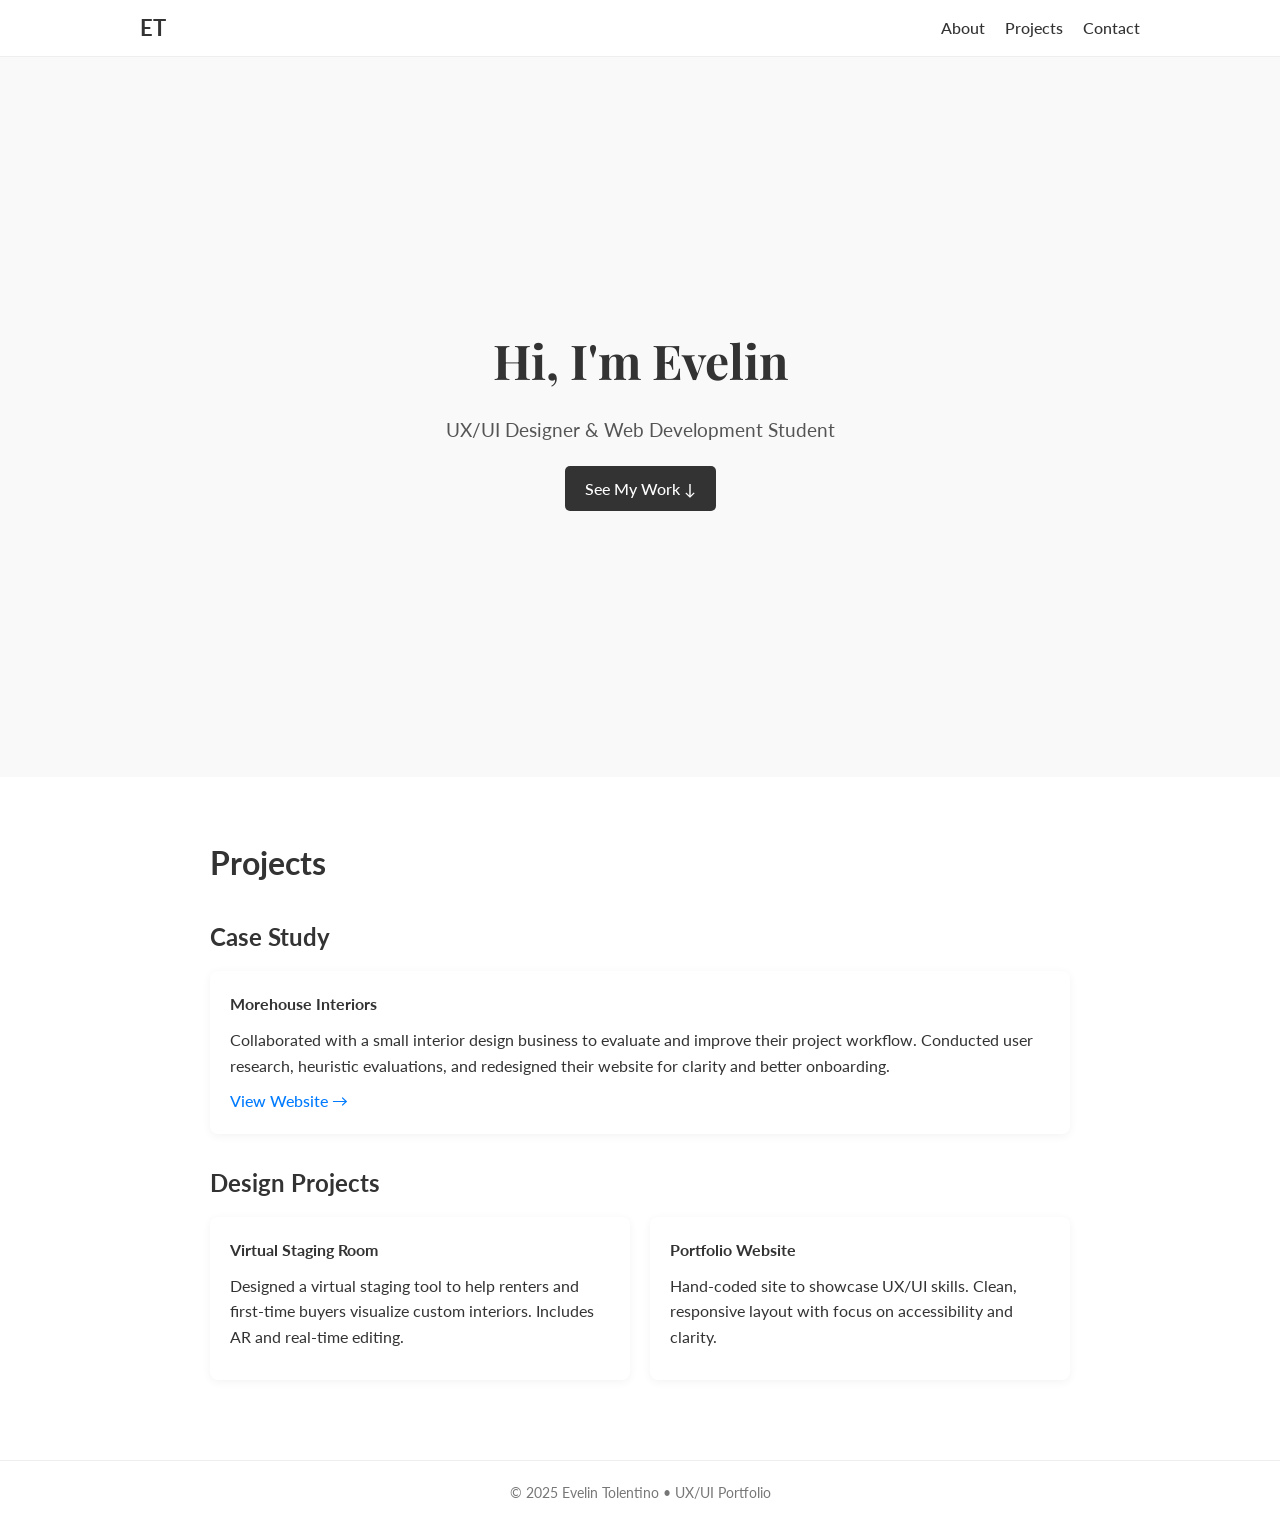
==== index.html @ 0b64c05f "final" ====
<!DOCTYPE html>
<html lang="en">
<head>
  <meta charset="UTF-8" />
  <meta name="viewport" content="width=device-width, initial-scale=1.0" />
  <title>Evelin Tolentino | UX/UI Portfolio</title>
  <!-- Use only Lato and Playfair Display from Google Fonts -->
  <link rel="preconnect" href="https://fonts.googleapis.com">
  <link rel="preconnect" href="https://fonts.gstatic.com" crossorigin>
  <link href="https://fonts.googleapis.com/css2?family=Lato:ital,wght@0,100;0,300;0,400;0,700;0,900;1,100;1,300;1,400;1,700;1,900&family=Playfair+Display:ital,wght@0,400..900;1,400..900&display=swap" rel="stylesheet">
  <link rel="stylesheet" href="style.css" />
</head>
<body>

  <!-- NAVIGATION BAR -->
  <nav class="navbar">
    <div class="nav-container">
      <div class="logo"><a href="#" onclick="showSection('home')">ET</a></div>
      <ul class="nav-links">
        <li><a href="#" onclick="showSection('about')">About</a></li>
        <li><a href="#" onclick="showSection('projects')">Projects</a></li>
        <li><a href="#" onclick="showSection('contact')">Contact</a></li>
      </ul>
    </div>
  </nav>

  <!-- HOME SECTION (Default) -->
  <div id="home" class="tab-section">
    <header class="hero">
      <!-- Make h1 text larger and use the new font in CSS -->
      <h1>Hi, I'm Evelin</h1>
      <p>UX/UI Designer & Web Development Student</p>
      <a href="#" onclick="showSection('projects')" class="cta-button">See My Work ↓</a>
    </header>
    <section class="projects">
      <h2>Projects</h2>

      <h3>Case Study</h3>
      <div class="project-card">
        <h4>Morehouse Interiors</h4>
        <p>Collaborated with a small interior design business to evaluate and improve their project workflow. Conducted user research, heuristic evaluations, and redesigned their website for clarity and better onboarding.</p>
        <a href="https://www.morehousecraftedinteriors.com/" target="_blank">View Website →</a>
      </div>

      <h3>Design Projects</h3>
      <div class="project-grid">
        <div class="project-card">
          <h4>Virtual Staging Room</h4>
          <p>Designed a virtual staging tool to help renters and first-time buyers visualize custom interiors. Includes AR and real-time editing.</p>
        </div>
        <div class="project-card">
          <h4>Portfolio Website</h4>
          <p>Hand-coded site to showcase UX/UI skills. Clean, responsive layout with focus on accessibility and clarity.</p>
        </div>
      </div>
    </section>
  </div>

  <!-- ABOUT SECTION -->
  <div id="about" class="tab-section hidden">
    <section class="about">
      <h2>About Me</h2>
        <p>Hi! I’m Evelin Tolentino — a UX/UI designer with a background in architectural drafting and a growing passion for blending psychology, design, and technology. I’m currently studying <strong>Human Systems Engineering</strong> at ASU and enrolled in a UX/UI bootcamp, graduating in 2026.</p>

        <p>I love solving complex challenges and designing experiences that feel intuitive, helpful, and human. Whether it’s building out an interactive portfolio, researching how users interact with a website, or streamlining workflows for a design business — I’m always asking: “How can we make this smarter, smoother, and more meaningful?”</p>

        <p>My previous experience in architecture helps me see structure and flow in systems. Now, I’m focused on creating tools and experiences that empower users, especially in education, interior design, and accessibility-focused projects.</p>

        <h3>Skills</h3>
        <ul>
          <li>User Research & Interviewing</li>
          <li>Wireframing & Prototyping (Figma)</li>
          <li>Heuristic Evaluation & Usability Testing</li>
          <li>Human-Centered Design Thinking</li>
          <li>HTML & CSS (learning JavaScript)</li>
          <li>CAD for Residential Interiors</li>
          <li>Workflow Optimization for Small Businesses</li>
        </ul>

        <section class="design-process">
          <h3>My UX Design Process</h3>
          <ol>
            <li><strong>Empathize</strong> – Conduct user research, interviews, and observations</li>
            <li><strong>Define</strong> – Analyze insights to identify user needs and problems</li>
            <li><strong>Ideate</strong> – Sketch, brainstorm, and explore design possibilities</li>
            <li><strong>Prototype</strong> – Build wireframes and interactive mockups</li>
            <li><strong>Test</strong> – Conduct usability testing and iterate based on feedback</li>
          </ol>
        </section>
  </div>

  <!-- CONTACT SECTION -->
  <div id="contact" class="tab-section hidden">
    <section class="contact">
      <h2>Contact</h2>
      <p>I’m open to internships, freelance work, or creative collaborations!</p>
      <p>If you're working on something meaningful — let's talk.</p>
      <p>Email: <a href="mailto:evelin@example.com">evelin@example.com</a></p>
      <p>LinkedIn: <a href="#">linkedin.com/in/evelintolentino</a></p>
    </section>
  </div>

  <!-- FOOTER -->
  <footer class="footer">
    <p>© 2025 Evelin Tolentino • UX/UI Portfolio</p>
  </footer>

  <!-- JS TO SWITCH SECTIONS -->
  <script>
    function showSection(id) {
      const sections = document.querySelectorAll('.tab-section');
      sections.forEach(section => section.classList.add('hidden'));
      document.getElementById(id).classList.remove('hidden');
    }
  </script>

</body>
</html>
---- style.css ----
/* RESET AND BASE */
* {
  margin: 0;
  padding: 0;
  box-sizing: border-box;
}

html {
  scroll-behavior: smooth;
  font-family: Arial, sans-serif;
}

body {
  background-color: #fff;
  color: #333;
  line-height: 1.6;
  /* Use Lato as the main font for the website */
  font-family: 'Lato', Arial, sans-serif;
}

/* NAVIGATION BAR */
.navbar {
  position: sticky;
  top: 0;
  background-color: #fff;
  border-bottom: 1px solid #eee;
  padding: 10px 20px;
  z-index: 1000;
}

.nav-container {
  max-width: 1000px;
  margin: 0 auto;
  display: flex;
  justify-content: space-between;
  align-items: center;
}

.logo a {
  text-decoration: none;
  font-size: 1.4em;
  font-weight: bold;
  color: #333;
}

.nav-links {
  list-style: none;
  display: flex;
  gap: 20px;
}

.nav-links a {
  text-decoration: none;
  color: #333;
  font-weight: 500;
}

/* HERO SECTION */
.hero {
  text-align: center;
  padding: 100px 20px;
  background-color: #f9f9f9;
  /* This makes the hero section at least 80% of the screen height */
  min-height: 80vh; /* Hero section covers 80% of the screen height */
  display: flex;
  flex-direction: column;
  justify-content: center; /* Center content vertically */
  align-items: center;     /* Center content horizontally */
}

.hero h1 {
  font-size: 3rem; /* Large heading */
  font-family: 'Playfair Display', serif; /* Stylish font for the hero title */
  margin-bottom: 16px;
  /* You can adjust the size if you want it even bigger */
}

.hero p {
  font-size: 1.2em;
  color: #555;
}

.cta-button {
  display: inline-block;
  margin-top: 20px;
  padding: 10px 20px;
  background-color: #333;
  color: white;
  border-radius: 5px;
  text-decoration: none;
  font-weight: 500;
  transition: background-color 0.3s;
}

.cta-button:hover {
  background-color: #555;
}

/* SECTION LAYOUT */
section {
  padding: 60px 20px;
  max-width: 900px;
  margin: auto;
}

section h2 {
  font-size: 2em;
  margin-bottom: 20px;
}

section h3 {
  font-size: 1.5em;
  margin-top: 30px;
  margin-bottom: 15px;
}

/* PROJECTS */
.project-card {
  background: #fff;
  border-radius: 8px;
  padding: 20px;
  margin-bottom: 20px;
  box-shadow: 0 2px 10px rgba(0, 0, 0, 0.05);
}

.project-card h4 {
  margin-bottom: 10px;
}

.project-card p {
  margin-bottom: 10px;
}

.project-card a {
  text-decoration: none;
  color: #007BFF;
  font-weight: 500;
}

/* PROJECT GRID */
.project-grid {
  display: grid;
  gap: 20px;
}

@media (min-width: 768px) {
  .project-grid {
    grid-template-columns: repeat(2, 1fr);
  }
}

/* ABOUT SECTION */
.about ul {
  list-style: disc;
  padding-left: 20px;
  margin-top: 10px;
}

.about li {
  margin-bottom: 8px;
}

/* CONTACT SECTION */
.contact a {
  color: #007BFF;
  text-decoration: none;
}

.contact a:hover {
  text-decoration: underline;
}

/* FOOTER */
.footer {
  text-align: center;
  padding: 20px;
  font-size: 0.9em;
  color: #777;
  border-top: 1px solid #eee;
}

/* TAB SWITCHING (for JS to show/hide sections) */
.tab-section {
  display: block;
}

.hidden {
  display: none;
}
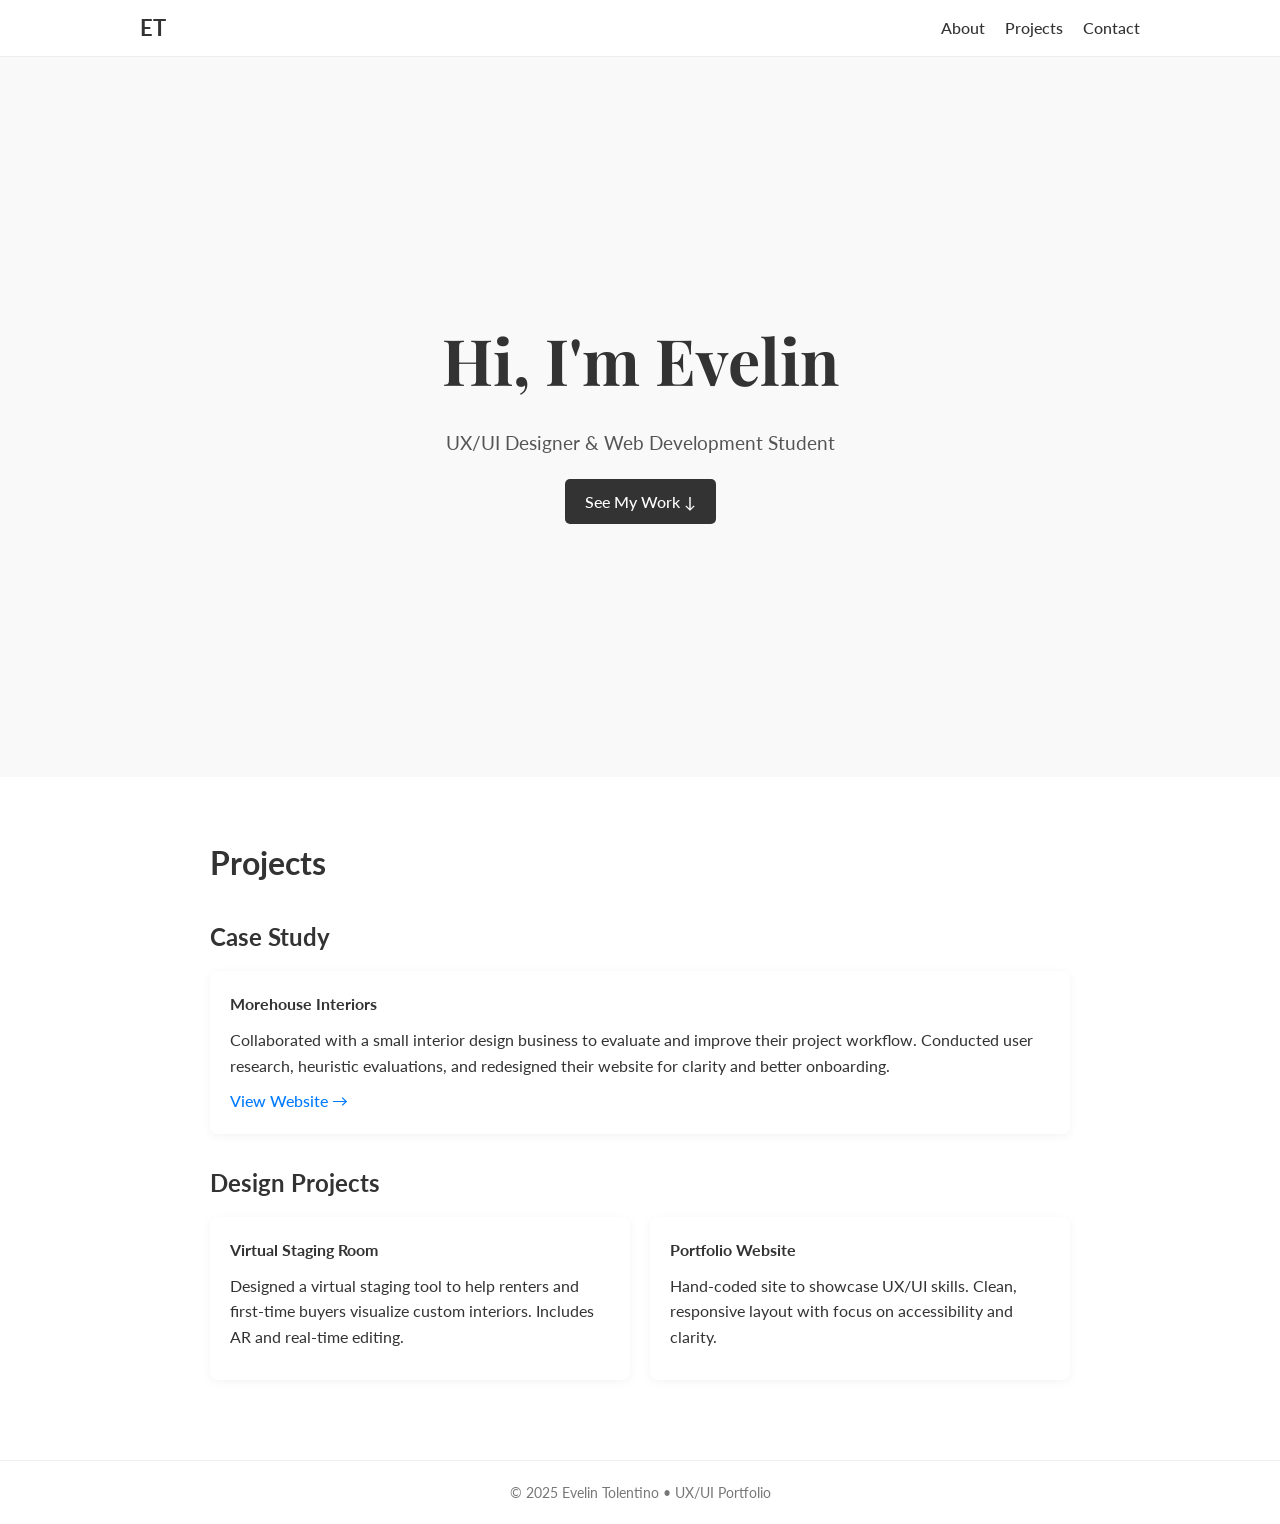
==== commit 8f0c253b: "Implement code changes to enhance functionality and improve performance" ====
--- a/index.html
+++ b/index.html
@@ -4,10 +4,10 @@
   <meta charset="UTF-8" />
   <meta name="viewport" content="width=device-width, initial-scale=1.0" />
   <title>Evelin Tolentino | UX/UI Portfolio</title>
-  <!-- Use only Lato and Playfair Display from Google Fonts -->
+  <!-- Use Cormorant Garamond, Lato, Playfair Display, and Roboto from Google Fonts (final choice) -->
   <link rel="preconnect" href="https://fonts.googleapis.com">
   <link rel="preconnect" href="https://fonts.gstatic.com" crossorigin>
-  <link href="https://fonts.googleapis.com/css2?family=Lato:ital,wght@0,100;0,300;0,400;0,700;0,900;1,100;1,300;1,400;1,700;1,900&family=Playfair+Display:ital,wght@0,400..900;1,400..900&display=swap" rel="stylesheet">
+  <link href="https://fonts.googleapis.com/css2?family=Cormorant+Garamond:ital,wght@0,300..700;1,300..700&family=Lato:ital,wght@0,100;0,300;0,400;0,700;0,900;1,100;1,300;1,400;1,700;1,900&family=Playfair+Display:ital,wght@0,400..900;1,400..900&family=Roboto:ital,wght@0,100..900;1,100..900&display=swap" rel="stylesheet">
   <link rel="stylesheet" href="style.css" />
 </head>
 <body>
@@ -59,34 +59,41 @@
   <!-- ABOUT SECTION -->
   <div id="about" class="tab-section hidden">
     <section class="about">
-      <h2>About Me</h2>
-        <p>Hi! I’m Evelin Tolentino — a UX/UI designer with a background in architectural drafting and a growing passion for blending psychology, design, and technology. I’m currently studying <strong>Human Systems Engineering</strong> at ASU and enrolled in a UX/UI bootcamp, graduating in 2026.</p>
-
-        <p>I love solving complex challenges and designing experiences that feel intuitive, helpful, and human. Whether it’s building out an interactive portfolio, researching how users interact with a website, or streamlining workflows for a design business — I’m always asking: “How can we make this smarter, smoother, and more meaningful?”</p>
-
-        <p>My previous experience in architecture helps me see structure and flow in systems. Now, I’m focused on creating tools and experiences that empower users, especially in education, interior design, and accessibility-focused projects.</p>
-
-        <h3>Skills</h3>
-        <ul>
-          <li>User Research & Interviewing</li>
-          <li>Wireframing & Prototyping (Figma)</li>
-          <li>Heuristic Evaluation & Usability Testing</li>
-          <li>Human-Centered Design Thinking</li>
-          <li>HTML & CSS (learning JavaScript)</li>
-          <li>CAD for Residential Interiors</li>
-          <li>Workflow Optimization for Small Businesses</li>
-        </ul>
-
-        <section class="design-process">
-          <h3>My UX Design Process</h3>
-          <ol>
-            <li><strong>Empathize</strong> – Conduct user research, interviews, and observations</li>
-            <li><strong>Define</strong> – Analyze insights to identify user needs and problems</li>
-            <li><strong>Ideate</strong> – Sketch, brainstorm, and explore design possibilities</li>
-            <li><strong>Prototype</strong> – Build wireframes and interactive mockups</li>
-            <li><strong>Test</strong> – Conduct usability testing and iterate based on feedback</li>
-          </ol>
-        </section>
+      <div class="about-container">
+        <!-- Left side: Profile image -->
+        <div class="about-image">
+          <!-- Show your photo from the img folder -->
+          <img src="img/me.jpeg" alt="Photo of Evelin Tolentino" />
+        </div>
+        <!-- Right side: About text -->
+        <div class="about-text">
+          <h2>About Me</h2>
+          <p>Hi! I’m Evelin Tolentino — a UX/UI designer with a background in architectural drafting and a growing passion for blending psychology, design, and technology. I’m currently studying <strong>Human Systems Engineering</strong> at ASU and enrolled in a UX/UI bootcamp, graduating in 2026.</p>
+          <p>I love solving complex challenges and designing experiences that feel intuitive, helpful, and human. Whether it’s building out an interactive portfolio, researching how users interact with a website, or streamlining workflows for a design business — I’m always asking: “How can we make this smarter, smoother, and more meaningful?”</p>
+          <p>My previous experience in architecture helps me see structure and flow in systems. Now, I’m focused on creating tools and experiences that empower users, especially in education, interior design, and accessibility-focused projects.</p>
+          <h3>Skills</h3>
+          <ul>
+            <li>User Research & Interviewing</li>
+            <li>Wireframing & Prototyping (Figma)</li>
+            <li>Heuristic Evaluation & Usability Testing</li>
+            <li>Human-Centered Design Thinking</li>
+            <li>HTML & CSS (learning JavaScript)</li>
+            <li>CAD for Residential Interiors</li>
+            <li>Workflow Optimization for Small Businesses</li>
+          </ul>
+          <section class="design-process">
+            <h3>My UX Design Process</h3>
+            <ol>
+              <li><strong>Empathize</strong> – Conduct user research, interviews, and observations</li>
+              <li><strong>Define</strong> – Analyze insights to identify user needs and problems</li>
+              <li><strong>Ideate</strong> – Sketch, brainstorm, and explore design possibilities</li>
+              <li><strong>Prototype</strong> – Build wireframes and interactive mockups</li>
+              <li><strong>Test</strong> – Conduct usability testing and iterate based on feedback</li>
+            </ol>
+          </section>
+        </div>
+      </div>
+    </section>
   </div>
 
   <!-- CONTACT SECTION -->
--- a/style.css
+++ b/style.css
@@ -68,9 +68,10 @@
   align-items: center;     /* Center content horizontally */
 }
 
+/* Make the main heading (h1) very large and use Playfair Display */
 .hero h1 {
-  font-size: 3rem; /* Large heading */
-  font-family: 'Playfair Display', serif; /* Stylish font for the hero title */
+  font-size: 4rem; /* Very large heading for strong impact */
+  font-family: 'Playfair Display', serif; /* Use Playfair Display for the hero title */
   margin-bottom: 16px;
   /* You can adjust the size if you want it even bigger */
 }
@@ -160,6 +161,42 @@
   margin-bottom: 8px;
 }
 
+/* About section layout: image left, text right */
+.about-container {
+  display: flex; /* Place items side by side */
+  align-items: flex-start; /* Align items at the top */
+  gap: 30px; /* Space between image and text */
+}
+
+/* Style for the profile image */
+.about-image img {
+  width: 300px; /* Set a good size for the image */
+  height: auto;
+  border-radius: 10px; /* Rounded corners */
+  object-fit: cover;
+  /* Add a simple border for style */
+  border: 2px solid #eee;
+}
+
+/* Make sure the text takes up the rest of the space */
+.about-text {
+  flex: 1;
+}
+
+/* On small screens, stack image and text vertically */
+@media (max-width: 700px) {
+  .about-container {
+    flex-direction: column;
+    align-items: center;
+  }
+  .about-image {
+    margin-bottom: 20px;
+  }
+  .about-text {
+    width: 100%;
+  }
+}
+
 /* CONTACT SECTION */
 .contact a {
   color: #007BFF;
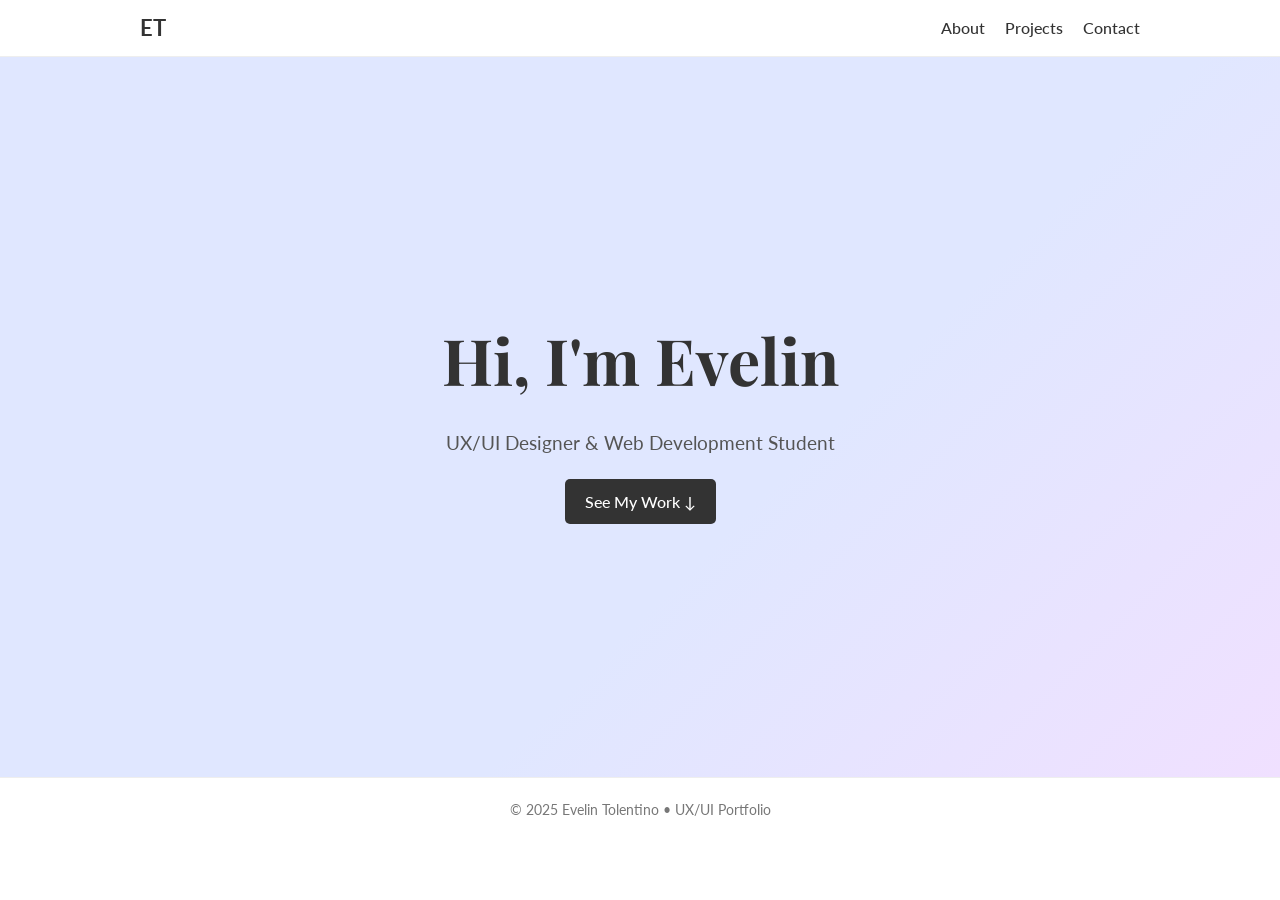
==== commit 9a3e8bb8: "FINAL" ====
--- a/index.html
+++ b/index.html
@@ -32,26 +32,29 @@
       <p>UX/UI Designer & Web Development Student</p>
       <a href="#" onclick="showSection('projects')" class="cta-button">See My Work ↓</a>
     </header>
+    
+  </div>
+
+  <!-- PROJECTS SECTION -->
+  <div id="projects" class="tab-section hidden">
     <section class="projects">
       <h2>Projects</h2>
-
+      <!-- Case Study Project -->
       <h3>Case Study</h3>
       <div class="project-card">
         <h4>Morehouse Interiors</h4>
         <p>Collaborated with a small interior design business to evaluate and improve their project workflow. Conducted user research, heuristic evaluations, and redesigned their website for clarity and better onboarding.</p>
         <a href="https://www.morehousecraftedinteriors.com/" target="_blank">View Website →</a>
       </div>
-
+      <!-- Design Projects -->
       <h3>Design Projects</h3>
-      <div class="project-grid">
-        <div class="project-card">
-          <h4>Virtual Staging Room</h4>
-          <p>Designed a virtual staging tool to help renters and first-time buyers visualize custom interiors. Includes AR and real-time editing.</p>
-        </div>
-        <div class="project-card">
-          <h4>Portfolio Website</h4>
-          <p>Hand-coded site to showcase UX/UI skills. Clean, responsive layout with focus on accessibility and clarity.</p>
-        </div>
+      <div class="project-card">
+        <h4>Virtual Staging Room</h4>
+        <p>Designed a virtual staging tool to help renters and first-time buyers visualize custom interiors. Includes AR and real-time editing.</p>
+      </div>
+      <div class="project-card">
+        <h4>Portfolio Website</h4>
+        <p>Hand-coded site to showcase UX/UI skills. Clean, responsive layout with focus on accessibility and clarity.</p>
       </div>
     </section>
   </div>
--- a/style.css
+++ b/style.css
@@ -59,7 +59,8 @@
 .hero {
   text-align: center;
   padding: 100px 20px;
-  background-color: #f9f9f9;
+  /* Add a simple gradient background for the hero section */
+  background: linear-gradient(135deg, #e0e7ff 60%, #f0e0ff 100%);
   /* This makes the hero section at least 80% of the screen height */
   min-height: 80vh; /* Hero section covers 80% of the screen height */
   display: flex;
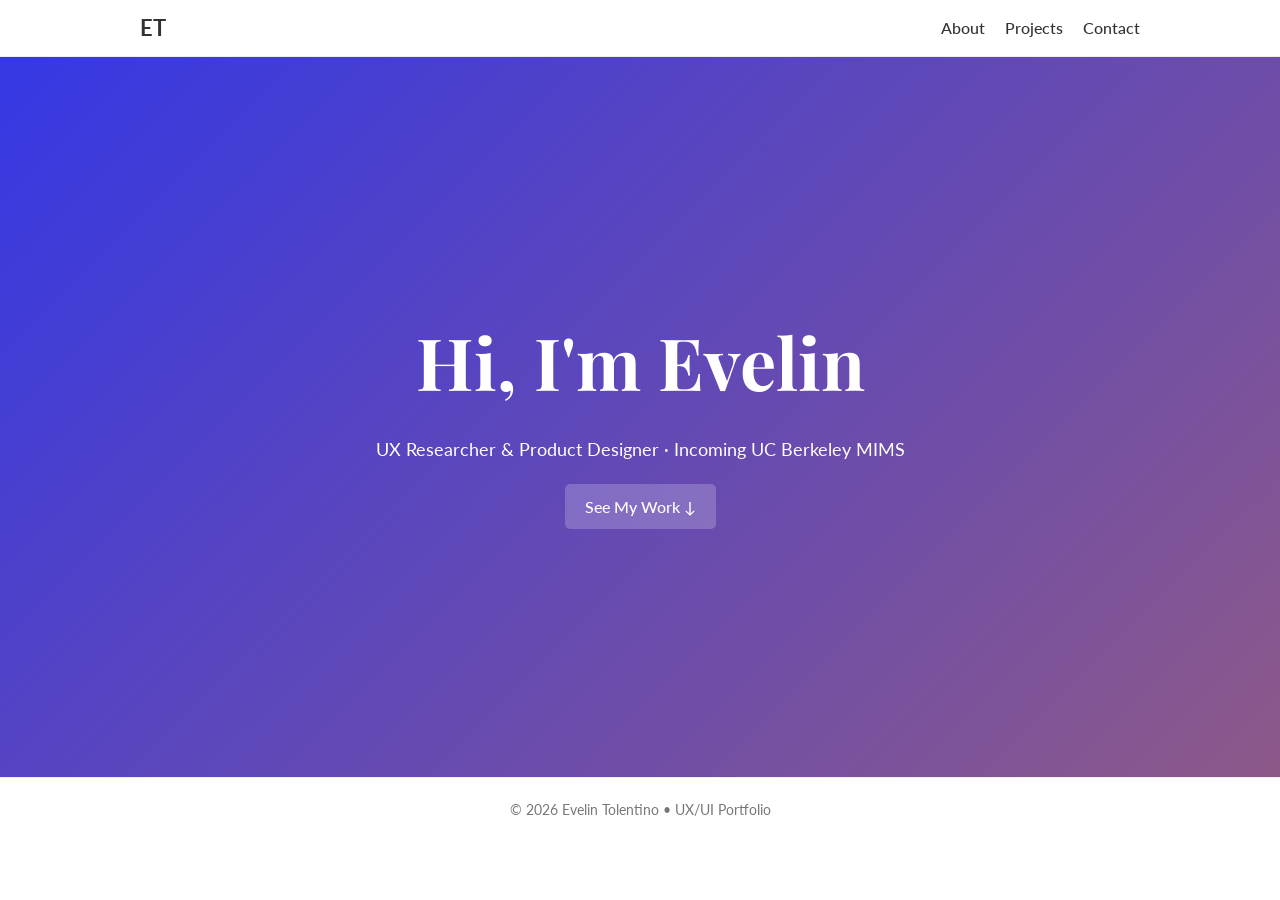
==== commit d4b6b4f9: ""Update portfolio content and fix contact info"" ====
--- a/index.html
+++ b/index.html
@@ -29,7 +29,7 @@
     <header class="hero">
       <!-- Make h1 text larger and use the new font in CSS -->
       <h1>Hi, I'm Evelin</h1>
-      <p>UX/UI Designer & Web Development Student</p>
+      <p>UX Researcher & Product Designer · Incoming UC Berkeley MIMS</p>
       <a href="#" onclick="showSection('projects')" class="cta-button">See My Work ↓</a>
     </header>
     
@@ -45,6 +45,15 @@
         <h4>Morehouse Interiors</h4>
         <p>Collaborated with a small interior design business to evaluate and improve their project workflow. Conducted user research, heuristic evaluations, and redesigned their website for clarity and better onboarding.</p>
         <a href="https://www.morehousecraftedinteriors.com/" target="_blank">View Website →</a>
+      </div>
+      <div class="project-card">
+        <h4>Listo — AI-Assisted Legal Readiness for Undocumented Immigrants</h4>
+        <p>Primary researcher on an active mixed-methods study examining information access barriers for undocumented immigrants. Designed a three-function mobile app including an AI plain-language legal interface, community-vetted resource hub, and emergency preparedness system. Research conducted in Spanish with community-based participants.</p>
+        <a href="https://www.figma.com/proto/4ruVyMsIaysLgCB8qEz4rm/HSE-FINAL?node-id=8203-105&t=GOJq0pIKkNAvE30g-0&scaling=scale-down&content-scaling=fixed&page-id=5999%3A10563&starting-point-node-id=8203%3A105&device-frame=0" target="_blank">View Prototype →</a>
+      </div>
+      <div class="project-card">
+        <h4>SHEIN Circular Ecosystem Redesign</h4>
+        <p>Research-backed redesign of SHEIN's fast-fashion model into a circular economy system. Grounded in primary quantitative research (N=95, r=−0.230, p=.025) proving compulsive buying decreases wellbeing. Applied Fogg Behavior Model and behavioral economics to design Digital Product Passports, gamified sustainability milestones, and a ReCommerce trade-in hub.</p>
       </div>
       <!-- Design Projects -->
       <h3>Design Projects</h3>
@@ -71,18 +80,24 @@
         <!-- Right side: About text -->
         <div class="about-text">
           <h2>About Me</h2>
-          <p>Hi! I’m Evelin Tolentino — a UX/UI designer with a background in architectural drafting and a growing passion for blending psychology, design, and technology. I’m currently studying <strong>Human Systems Engineering</strong> at ASU and enrolled in a UX/UI bootcamp, graduating in 2026.</p>
-          <p>I love solving complex challenges and designing experiences that feel intuitive, helpful, and human. Whether it’s building out an interactive portfolio, researching how users interact with a website, or streamlining workflows for a design business — I’m always asking: “How can we make this smarter, smoother, and more meaningful?”</p>
-          <p>My previous experience in architecture helps me see structure and flow in systems. Now, I’m focused on creating tools and experiences that empower users, especially in education, interior design, and accessibility-focused projects.</p>
+          <p>Hi! I'm Evelin Tolentino, an incoming MIMS student at UC Berkeley and Human Systems Engineering graduate from Arizona State University (Magna Cum Laude, 3.6 GPA). I design at the intersection of research, systems thinking, and human experience, specializing in UX research, human-centered design, and mixed-methods research for complex systems and underserved populations.</p>
+          <p>My current work centers on Listo, an AI-assisted legal readiness tool for undocumented immigrants, rooted in primary research conducted in Spanish with community-based participants, combining mixed-methods study design and prototype testing. My previous projects apply behavioral economics to circular design systems, real client UX audits, and functional AI products.</p>
+          <p>I spent 4+ years as a professional CAD designer and project coordinator in residential architecture, producing construction-ready documentation for luxury residential interiors across concurrent high-stakes projects. That precision is in everything I build.</p>
+          <p>Architecture taught me that every structure has a logic. UX taught me that every user has a story. I build at the place where both are true.</p>
           <h3>Skills</h3>
           <ul>
-            <li>User Research & Interviewing</li>
-            <li>Wireframing & Prototyping (Figma)</li>
-            <li>Heuristic Evaluation & Usability Testing</li>
-            <li>Human-Centered Design Thinking</li>
-            <li>HTML & CSS (learning JavaScript)</li>
-            <li>CAD for Residential Interiors</li>
-            <li>Workflow Optimization for Small Businesses</li>
+            <li>Mixed-Methods Research Design (Surveys, Interviews, Usability Testing)</li>
+            <li>UX Research & Human-Centered Design</li>
+            <li>Wireframing & Prototyping (Figma, Adobe XD)</li>
+            <li>Visual Design (Adobe Illustrator, Photoshop, InDesign)</li>
+            <li>Heuristic Evaluation & Cognitive Walkthrough</li>
+            <li>Behavioral Economics & Cognitive Load Theory</li>
+            <li>Information Architecture & Journey Mapping</li>
+            <li>UX Writing & Content Strategy</li>
+            <li>HTML, CSS & JavaScript</li>
+            <li>CAD & Architectural Documentation (AutoCAD, Revit, Rhino, Grasshopper)</li>
+            <li>Data Analysis (SPSS, Excel, Descriptive Statistics)</li>
+            <li>Bilingual English and Spanish</li>
           </ul>
           <section class="design-process">
             <h3>My UX Design Process</h3>
@@ -105,14 +120,14 @@
       <h2>Contact</h2>
       <p>I’m open to internships, freelance work, or creative collaborations!</p>
       <p>If you're working on something meaningful — let's talk.</p>
-      <p>Email: <a href="mailto:evelin@example.com">evelin@example.com</a></p>
-      <p>LinkedIn: <a href="#">linkedin.com/in/evelintolentino</a></p>
+      <p>Email: <a href="mailto:etolentino@berkeley.edu">etolentino@berkeley.edu</a></p>
+      <p>LinkedIn: <a href="https://linkedin.com/in/evelin-tolentino-3aa1a51a6" target="_blank">linkedin.com/in/evelintolentino</a></p>
     </section>
   </div>
 
   <!-- FOOTER -->
   <footer class="footer">
-    <p>© 2025 Evelin Tolentino • UX/UI Portfolio</p>
+    <p>© 2026 Evelin Tolentino • UX/UI Portfolio</p>
   </footer>
 
   <!-- JS TO SWITCH SECTIONS -->
--- a/style.css
+++ b/style.css
@@ -59,35 +59,50 @@
 .hero {
   text-align: center;
   padding: 100px 20px;
-  /* Add a simple gradient background for the hero section */
-  background: linear-gradient(135deg, #e0e7ff 60%, #f0e0ff 100%);
-  /* This makes the hero section at least 80% of the screen height */
-  min-height: 80vh; /* Hero section covers 80% of the screen height */
+  min-height: 80vh;
   display: flex;
   flex-direction: column;
-  justify-content: center; /* Center content vertically */
-  align-items: center;     /* Center content horizontally */
+  justify-content: center;
+  align-items: center;
+  position: relative;
+  overflow: hidden;
+  background: linear-gradient(135deg, #3538e4 0%, #e57a2d 100%);
+  background-size: 200% 200%;
+  animation: gradientShift 10s ease infinite;
+}
+
+@keyframes gradientShift {
+  0% {
+    background-position: 0% 50%;
+  }
+  50% {
+    background-position: 100% 50%;
+  }
+  100% {
+    background-position: 0% 50%;
+  }
 }
 
 /* Make the main heading (h1) very large and use Playfair Display */
 .hero h1 {
-  font-size: 4rem; /* Very large heading for strong impact */
+  font-size: 4.5rem; /* Very large heading for strong impact */
   font-family: 'Playfair Display', serif; /* Use Playfair Display for the hero title */
+  color: #ffffff;
   margin-bottom: 16px;
   /* You can adjust the size if you want it even bigger */
 }
 
 .hero p {
-  font-size: 1.2em;
-  color: #555;
+  font-size: 1.1em;
+  color: #ffffff;
 }
 
 .cta-button {
   display: inline-block;
   margin-top: 20px;
   padding: 10px 20px;
-  background-color: #333;
-  color: white;
+  background-color: #ffffff33;
+  color: rgb(255, 255, 255);
   border-radius: 5px;
   text-decoration: none;
   font-weight: 500;
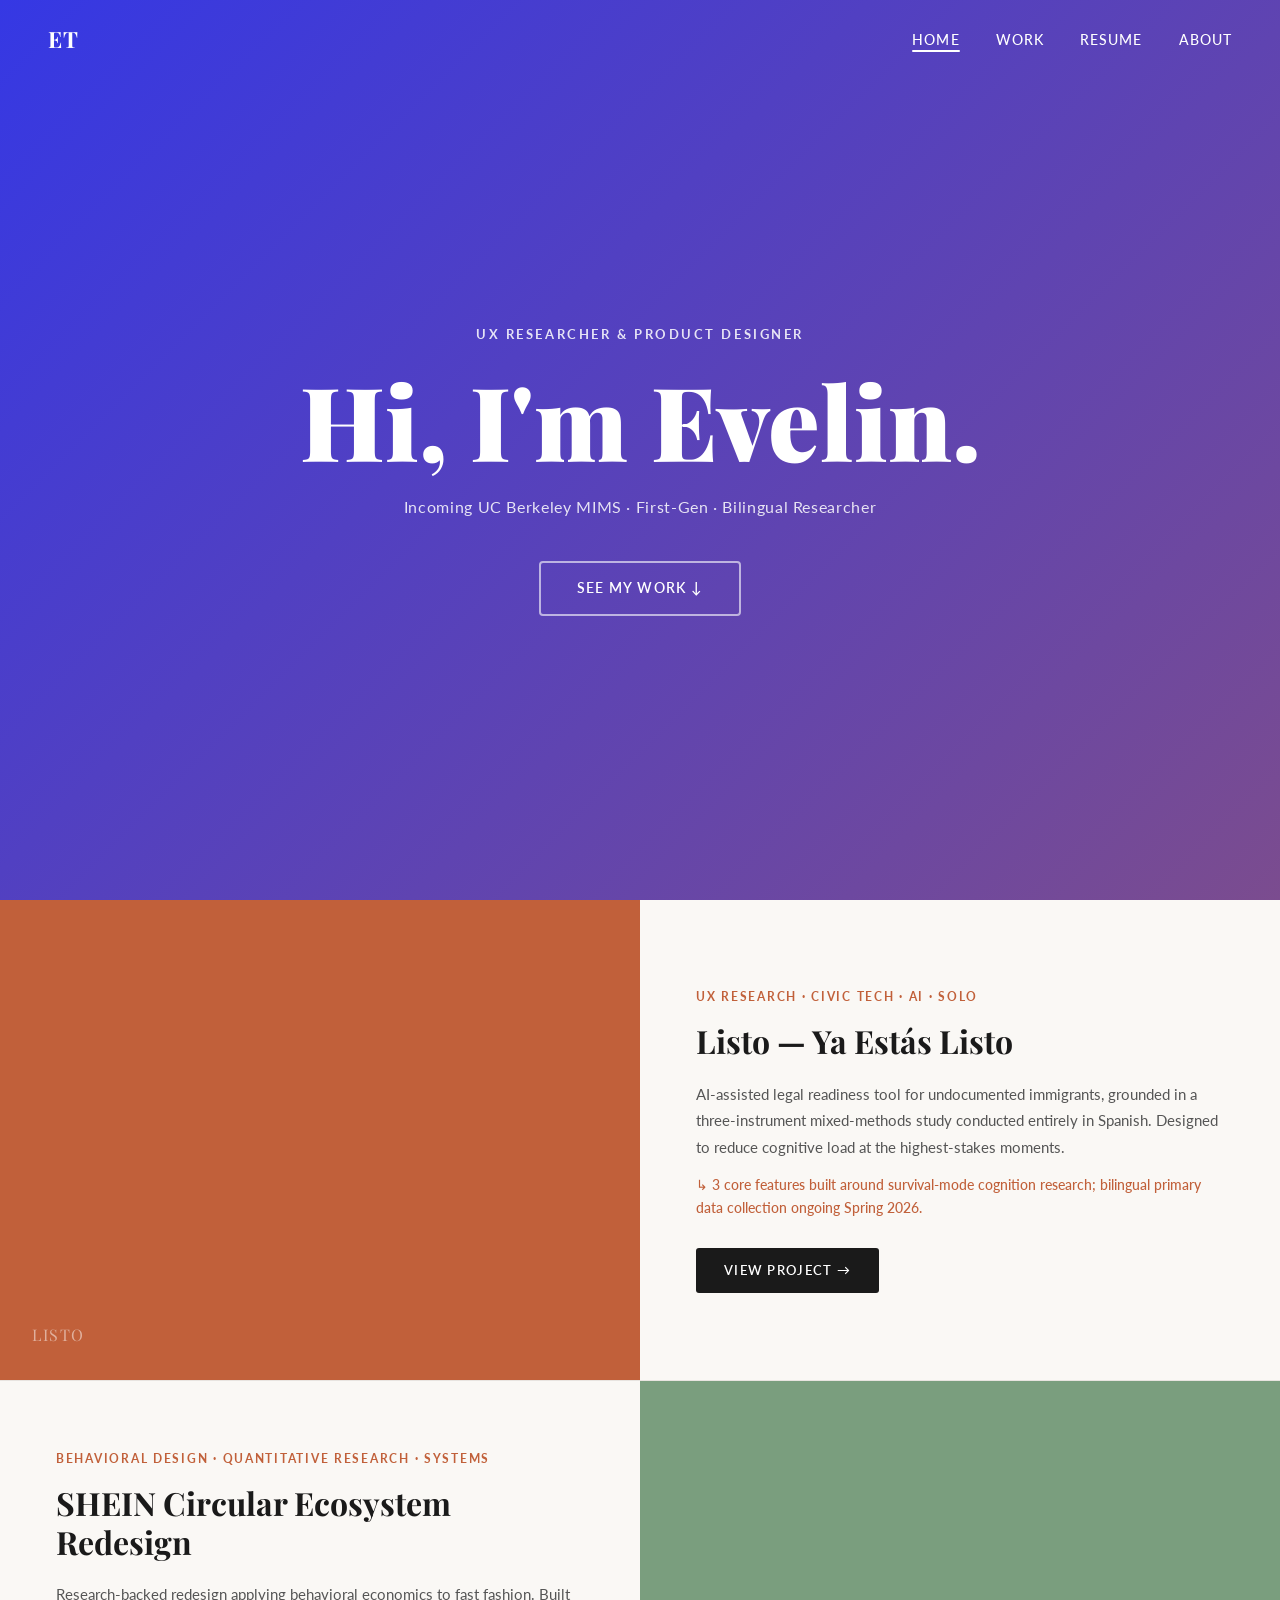
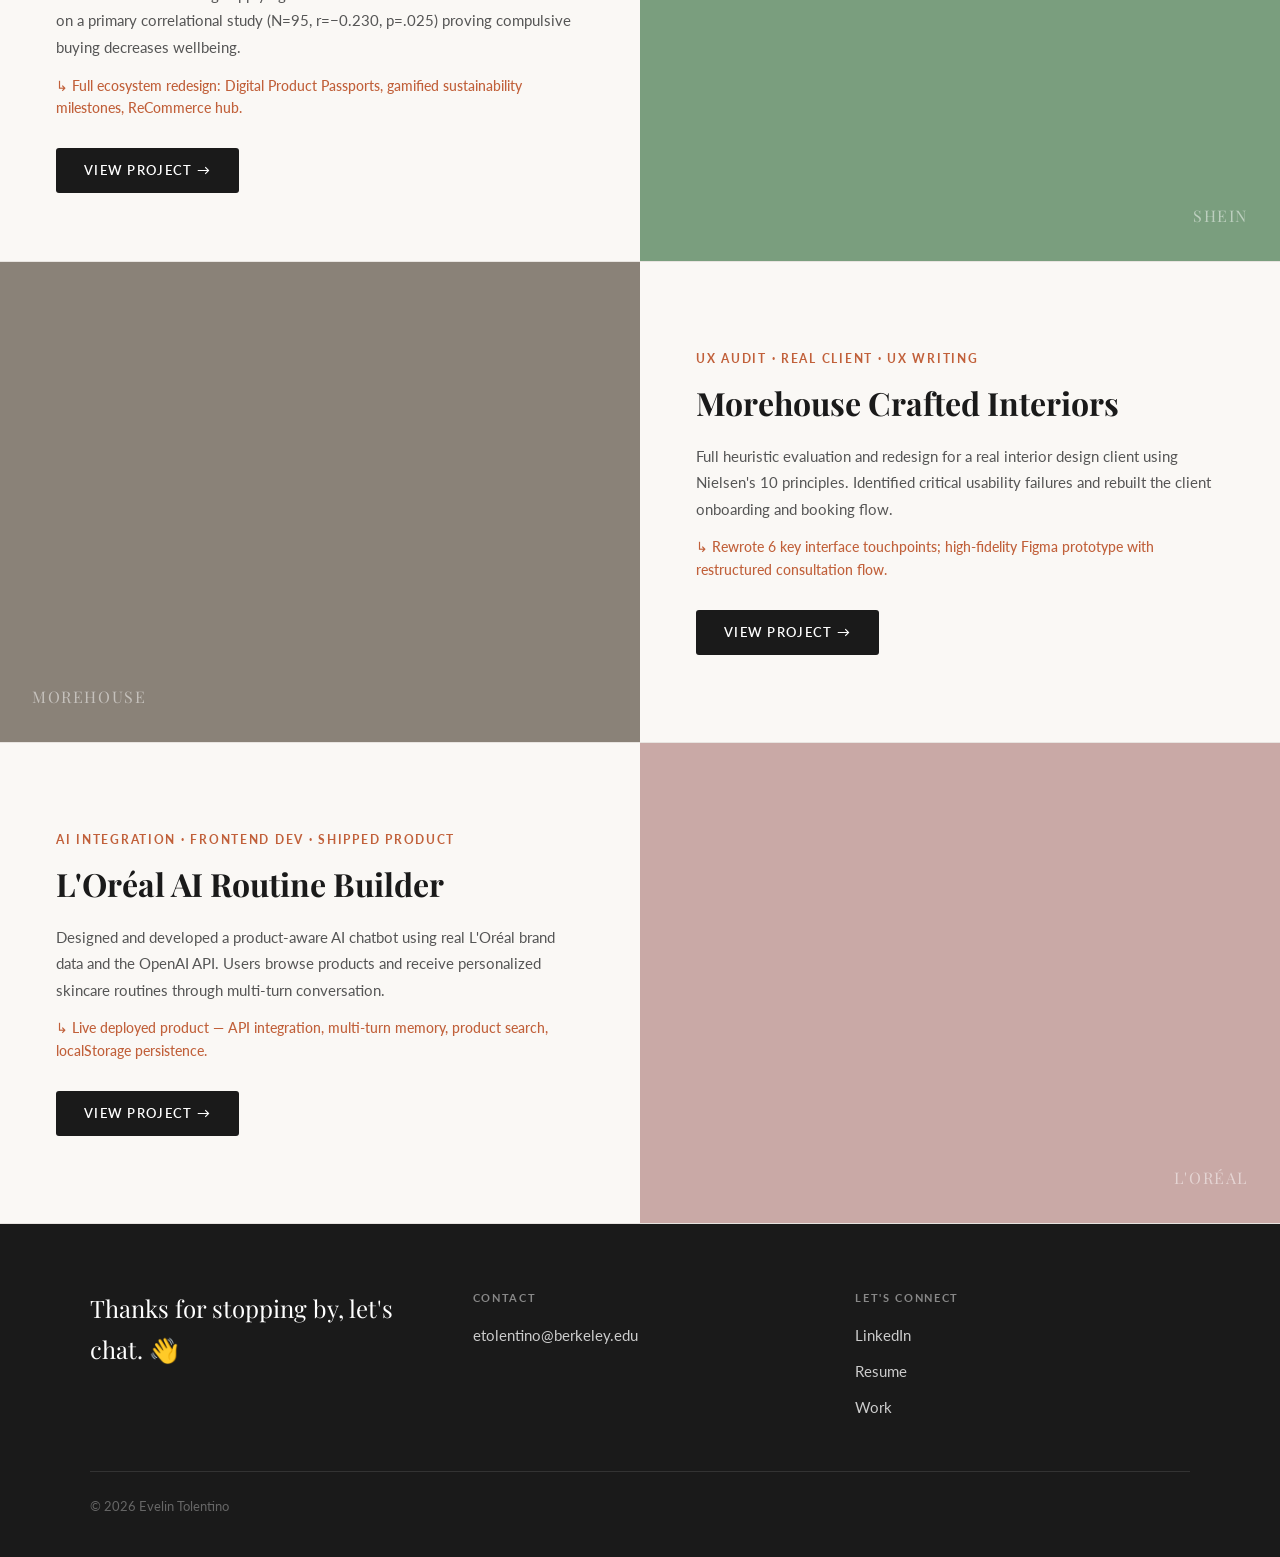
==== commit 25414e36: "Updated Structure" ====
--- a/index.html
+++ b/index.html
@@ -3,141 +3,130 @@
 <head>
   <meta charset="UTF-8" />
   <meta name="viewport" content="width=device-width, initial-scale=1.0" />
-  <title>Evelin Tolentino | UX/UI Portfolio</title>
-  <!-- Use Cormorant Garamond, Lato, Playfair Display, and Roboto from Google Fonts (final choice) -->
-  <link rel="preconnect" href="https://fonts.googleapis.com">
-  <link rel="preconnect" href="https://fonts.gstatic.com" crossorigin>
-  <link href="https://fonts.googleapis.com/css2?family=Cormorant+Garamond:ital,wght@0,300..700;1,300..700&family=Lato:ital,wght@0,100;0,300;0,400;0,700;0,900;1,100;1,300;1,400;1,700;1,900&family=Playfair+Display:ital,wght@0,400..900;1,400..900&family=Roboto:ital,wght@0,100..900;1,100..900&display=swap" rel="stylesheet">
+  <title>Evelin Tolentino — UX Researcher & Product Designer</title>
+  <link rel="preconnect" href="https://fonts.googleapis.com" />
+  <link rel="preconnect" href="https://fonts.gstatic.com" crossorigin />
+  <link href="https://fonts.googleapis.com/css2?family=Playfair+Display:ital,wght@0,700;0,900;1,700&family=Lato:wght@300;400;700;900&display=swap" rel="stylesheet" />
   <link rel="stylesheet" href="style.css" />
 </head>
 <body>
 
-  <!-- NAVIGATION BAR -->
-  <nav class="navbar">
-    <div class="nav-container">
-      <div class="logo"><a href="#" onclick="showSection('home')">ET</a></div>
-      <ul class="nav-links">
-        <li><a href="#" onclick="showSection('about')">About</a></li>
-        <li><a href="#" onclick="showSection('projects')">Projects</a></li>
-        <li><a href="#" onclick="showSection('contact')">Contact</a></li>
-      </ul>
-    </div>
+  <nav class="nav nav--dark" id="nav">
+    <a href="index.html" class="nav-monogram">ET</a>
+    <ul class="nav-links">
+      <li><a href="index.html" class="nav-link active">Home</a></li>
+      <li><a href="work.html" class="nav-link">Work</a></li>
+      <li><a href="resume.html" class="nav-link">Resume</a></li>
+      <li><a href="about.html" class="nav-link">About</a></li>
+    </ul>
   </nav>
 
-  <!-- HOME SECTION (Default) -->
-  <div id="home" class="tab-section">
-    <header class="hero">
-      <!-- Make h1 text larger and use the new font in CSS -->
-      <h1>Hi, I'm Evelin</h1>
-      <p>UX Researcher & Product Designer · Incoming UC Berkeley MIMS</p>
-      <a href="#" onclick="showSection('projects')" class="cta-button">See My Work ↓</a>
-    </header>
-    
-  </div>
+  <section class="hero">
+    <p class="hero-eyebrow">UX Researcher &amp; Product Designer</p>
+    <h1 class="hero-title">Hi, I'm Evelin.</h1>
+    <p class="hero-sub">Incoming UC Berkeley MIMS · First-Gen · Bilingual Researcher</p>
+    <a href="work.html" class="btn-hero">See My Work ↓</a>
+  </section>
 
-  <!-- PROJECTS SECTION -->
-  <div id="projects" class="tab-section hidden">
-    <section class="projects">
-      <h2>Projects</h2>
-      <!-- Case Study Project -->
-      <h3>Case Study</h3>
-      <div class="project-card">
-        <h4>Morehouse Interiors</h4>
-        <p>Collaborated with a small interior design business to evaluate and improve their project workflow. Conducted user research, heuristic evaluations, and redesigned their website for clarity and better onboarding.</p>
-        <a href="https://www.morehousecraftedinteriors.com/" target="_blank">View Website →</a>
-      </div>
-      <div class="project-card">
-        <h4>Listo — AI-Assisted Legal Readiness for Undocumented Immigrants</h4>
-        <p>Primary researcher on an active mixed-methods study examining information access barriers for undocumented immigrants. Designed a three-function mobile app including an AI plain-language legal interface, community-vetted resource hub, and emergency preparedness system. Research conducted in Spanish with community-based participants.</p>
-        <a href="https://www.figma.com/proto/4ruVyMsIaysLgCB8qEz4rm/HSE-FINAL?node-id=8203-105&t=GOJq0pIKkNAvE30g-0&scaling=scale-down&content-scaling=fixed&page-id=5999%3A10563&starting-point-node-id=8203%3A105&device-frame=0" target="_blank">View Prototype →</a>
-      </div>
-      <div class="project-card">
-        <h4>SHEIN Circular Ecosystem Redesign</h4>
-        <p>Research-backed redesign of SHEIN's fast-fashion model into a circular economy system. Grounded in primary quantitative research (N=95, r=−0.230, p=.025) proving compulsive buying decreases wellbeing. Applied Fogg Behavior Model and behavioral economics to design Digital Product Passports, gamified sustainability milestones, and a ReCommerce trade-in hub.</p>
-      </div>
-      <!-- Design Projects -->
-      <h3>Design Projects</h3>
-      <div class="project-card">
-        <h4>Virtual Staging Room</h4>
-        <p>Designed a virtual staging tool to help renters and first-time buyers visualize custom interiors. Includes AR and real-time editing.</p>
-      </div>
-      <div class="project-card">
-        <h4>Portfolio Website</h4>
-        <p>Hand-coded site to showcase UX/UI skills. Clean, responsive layout with focus on accessibility and clarity.</p>
-      </div>
-    </section>
-  </div>
+  <section class="projects-home">
 
-  <!-- ABOUT SECTION -->
-  <div id="about" class="tab-section hidden">
-    <section class="about">
-      <div class="about-container">
-        <!-- Left side: Profile image -->
-        <div class="about-image">
-          <!-- Show your photo from the img folder -->
-          <img src="img/me.jpeg" alt="Photo of Evelin Tolentino" />
-        </div>
-        <!-- Right side: About text -->
-        <div class="about-text">
-          <h2>About Me</h2>
-          <p>Hi! I'm Evelin Tolentino, an incoming MIMS student at UC Berkeley and Human Systems Engineering graduate from Arizona State University (Magna Cum Laude, 3.6 GPA). I design at the intersection of research, systems thinking, and human experience, specializing in UX research, human-centered design, and mixed-methods research for complex systems and underserved populations.</p>
-          <p>My current work centers on Listo, an AI-assisted legal readiness tool for undocumented immigrants, rooted in primary research conducted in Spanish with community-based participants, combining mixed-methods study design and prototype testing. My previous projects apply behavioral economics to circular design systems, real client UX audits, and functional AI products.</p>
-          <p>I spent 4+ years as a professional CAD designer and project coordinator in residential architecture, producing construction-ready documentation for luxury residential interiors across concurrent high-stakes projects. That precision is in everything I build.</p>
-          <p>Architecture taught me that every structure has a logic. UX taught me that every user has a story. I build at the place where both are true.</p>
-          <h3>Skills</h3>
-          <ul>
-            <li>Mixed-Methods Research Design (Surveys, Interviews, Usability Testing)</li>
-            <li>UX Research & Human-Centered Design</li>
-            <li>Wireframing & Prototyping (Figma, Adobe XD)</li>
-            <li>Visual Design (Adobe Illustrator, Photoshop, InDesign)</li>
-            <li>Heuristic Evaluation & Cognitive Walkthrough</li>
-            <li>Behavioral Economics & Cognitive Load Theory</li>
-            <li>Information Architecture & Journey Mapping</li>
-            <li>UX Writing & Content Strategy</li>
-            <li>HTML, CSS & JavaScript</li>
-            <li>CAD & Architectural Documentation (AutoCAD, Revit, Rhino, Grasshopper)</li>
-            <li>Data Analysis (SPSS, Excel, Descriptive Statistics)</li>
-            <li>Bilingual English and Spanish</li>
-          </ul>
-          <section class="design-process">
-            <h3>My UX Design Process</h3>
-            <ol>
-              <li><strong>Empathize</strong> – Conduct user research, interviews, and observations</li>
-              <li><strong>Define</strong> – Analyze insights to identify user needs and problems</li>
-              <li><strong>Ideate</strong> – Sketch, brainstorm, and explore design possibilities</li>
-              <li><strong>Prototype</strong> – Build wireframes and interactive mockups</li>
-              <li><strong>Test</strong> – Conduct usability testing and iterate based on feedback</li>
-            </ol>
-          </section>
+    <div class="project-row">
+      <div class="project-row__image">
+        <div class="project-color-block listo-bg">
+          <span class="project-color-label">Listo</span>
         </div>
       </div>
-    </section>
-  </div>
+      <div class="project-row__text">
+        <span class="project-tag">UX Research · Civic Tech · AI · Solo</span>
+        <h2 class="project-title">Listo — Ya Estás Listo</h2>
+        <p class="project-desc">AI-assisted legal readiness tool for undocumented immigrants, grounded in a three-instrument mixed-methods study conducted entirely in Spanish. Designed to reduce cognitive load at the highest-stakes moments.</p>
+        <p class="project-impact">↳ 3 core features built around survival-mode cognition research; bilingual primary data collection ongoing Spring 2026.</p>
+        <a href="listo.html" class="btn-project">View Project →</a>
+      </div>
+    </div>
 
-  <!-- CONTACT SECTION -->
-  <div id="contact" class="tab-section hidden">
-    <section class="contact">
-      <h2>Contact</h2>
-      <p>I’m open to internships, freelance work, or creative collaborations!</p>
-      <p>If you're working on something meaningful — let's talk.</p>
-      <p>Email: <a href="mailto:etolentino@berkeley.edu">etolentino@berkeley.edu</a></p>
-      <p>LinkedIn: <a href="https://linkedin.com/in/evelin-tolentino-3aa1a51a6" target="_blank">linkedin.com/in/evelintolentino</a></p>
-    </section>
-  </div>
+    <div class="project-row" style="direction: rtl;">
+      <div class="project-row__image">
+        <div class="project-color-block shein-bg">
+          <span class="project-color-label">SHEIN</span>
+        </div>
+      </div>
+      <div class="project-row__text" style="direction: ltr;">
+        <span class="project-tag">Behavioral Design · Quantitative Research · Systems</span>
+        <h2 class="project-title">SHEIN Circular Ecosystem Redesign</h2>
+        <p class="project-desc">Research-backed redesign applying behavioral economics to fast fashion. Built on a primary correlational study (N=95, r=−0.230, p=.025) proving compulsive buying decreases wellbeing.</p>
+        <p class="project-impact">↳ Full ecosystem redesign: Digital Product Passports, gamified sustainability milestones, ReCommerce hub.</p>
+        <a href="shein.html" class="btn-project">View Project →</a>
+      </div>
+    </div>
 
-  <!-- FOOTER -->
+    <div class="project-row">
+      <div class="project-row__image">
+        <div class="project-color-block morehouse-bg">
+          <span class="project-color-label">Morehouse</span>
+        </div>
+      </div>
+      <div class="project-row__text">
+        <span class="project-tag">UX Audit · Real Client · UX Writing</span>
+        <h2 class="project-title">Morehouse Crafted Interiors</h2>
+        <p class="project-desc">Full heuristic evaluation and redesign for a real interior design client using Nielsen's 10 principles. Identified critical usability failures and rebuilt the client onboarding and booking flow.</p>
+        <p class="project-impact">↳ Rewrote 6 key interface touchpoints; high-fidelity Figma prototype with restructured consultation flow.</p>
+        <a href="morehouse.html" class="btn-project">View Project →</a>
+      </div>
+    </div>
+
+    <div class="project-row" style="direction: rtl;">
+      <div class="project-row__image">
+        <div class="project-color-block loreal-bg">
+          <span class="project-color-label">L'Oréal</span>
+        </div>
+      </div>
+      <div class="project-row__text" style="direction: ltr;">
+        <span class="project-tag">AI Integration · Frontend Dev · Shipped Product</span>
+        <h2 class="project-title">L'Oréal AI Routine Builder</h2>
+        <p class="project-desc">Designed and developed a product-aware AI chatbot using real L'Oréal brand data and the OpenAI API. Users browse products and receive personalized skincare routines through multi-turn conversation.</p>
+        <p class="project-impact">↳ Live deployed product — API integration, multi-turn memory, product search, localStorage persistence.</p>
+        <a href="loreal.html" class="btn-project">View Project →</a>
+      </div>
+    </div>
+
+  </section>
+
   <footer class="footer">
-    <p>© 2026 Evelin Tolentino • UX/UI Portfolio</p>
+    <div class="footer-inner">
+      <div>
+        <p class="footer-tagline">Thanks for stopping by, let's chat. 👋</p>
+      </div>
+      <div>
+        <p class="footer-col-label">Contact</p>
+        <a href="mailto:etolentino@berkeley.edu" class="footer-link">etolentino@berkeley.edu</a>
+      </div>
+      <div>
+        <p class="footer-col-label">Let's Connect</p>
+        <a href="https://linkedin.com/in/evelin-tolentino-3aa1a51a6" target="_blank" rel="noopener" class="footer-link">LinkedIn</a>
+        <a href="resume.html" class="footer-link">Resume</a>
+        <a href="work.html" class="footer-link">Work</a>
+      </div>
+    </div>
+    <div class="footer-bottom">
+      <span>© 2026 Evelin Tolentino</span>
+    </div>
   </footer>
 
-  <!-- JS TO SWITCH SECTIONS -->
   <script>
-    function showSection(id) {
-      const sections = document.querySelectorAll('.tab-section');
-      sections.forEach(section => section.classList.add('hidden'));
-      document.getElementById(id).classList.remove('hidden');
-    }
+    const nav = document.getElementById('nav');
+    const hero = document.querySelector('.hero');
+    const observer = new IntersectionObserver(([entry]) => {
+      if (entry.isIntersecting) {
+        nav.classList.add('nav--dark');
+        nav.classList.remove('nav--light');
+      } else {
+        nav.classList.remove('nav--dark');
+        nav.classList.add('nav--light');
+      }
+    }, { threshold: 0.1 });
+    observer.observe(hero);
   </script>
 
 </body>
-</html>
+</html>
--- a/style.css
+++ b/style.css
@@ -1,242 +1,1086 @@
-/* RESET AND BASE */
-* {
+/* ============================================
+   EVELIN TOLENTINO — PORTFOLIO STYLESHEET
+   ============================================ */
+
+/* RESET & BASE */
+*, *::before, *::after {
   margin: 0;
   padding: 0;
   box-sizing: border-box;
 }
 
+:root {
+  --terracotta: #C1603A;
+  --terracotta-light: #E8876A;
+  --purple: #3538e4;
+  --sage: #7A9E7E;
+  --warm-grey: #8A8278;
+  --blush: #C9A9A6;
+  --warm-white: #FAF8F5;
+  --dark: #1A1A1A;
+  --mid: #555555;
+  --light-border: #E8E4E0;
+  --font-serif: 'Playfair Display', Georgia, serif;
+  --font-sans: 'Lato', Arial, sans-serif;
+}
+
 html {
   scroll-behavior: smooth;
-  font-family: Arial, sans-serif;
+  font-size: 16px;
 }
 
 body {
-  background-color: #fff;
-  color: #333;
-  line-height: 1.6;
-  /* Use Lato as the main font for the website */
-  font-family: 'Lato', Arial, sans-serif;
-}
-
-/* NAVIGATION BAR */
-.navbar {
-  position: sticky;
+  font-family: var(--font-sans);
+  background-color: var(--warm-white);
+  color: var(--dark);
+  line-height: 1.7;
+  -webkit-font-smoothing: antialiased;
+}
+
+img {
+  max-width: 100%;
+  display: block;
+}
+
+a {
+  color: inherit;
+  text-decoration: none;
+}
+
+/* ============================================
+   NAVIGATION
+   ============================================ */
+.nav {
+  position: fixed;
   top: 0;
-  background-color: #fff;
-  border-bottom: 1px solid #eee;
-  padding: 10px 20px;
-  z-index: 1000;
-}
-
-.nav-container {
-  max-width: 1000px;
-  margin: 0 auto;
+  left: 0;
+  right: 0;
+  z-index: 100;
   display: flex;
   justify-content: space-between;
   align-items: center;
-}
-
-.logo a {
-  text-decoration: none;
-  font-size: 1.4em;
-  font-weight: bold;
-  color: #333;
+  padding: 20px 48px;
+  transition: background 0.3s ease;
+}
+
+/* On hero/dark backgrounds — transparent with white text */
+.nav--dark {
+  background: transparent;
+  color: #fff;
+}
+
+.nav--dark .nav-monogram,
+.nav--dark .nav-link {
+  color: #fff;
+}
+
+/* On light backgrounds — white bar with dark text */
+.nav--light {
+  background: var(--warm-white);
+  border-bottom: 1px solid var(--light-border);
+  color: var(--dark);
+}
+
+.nav--light .nav-monogram,
+.nav--light .nav-link {
+  color: var(--dark);
+}
+
+.nav-monogram {
+  font-family: var(--font-serif);
+  font-size: 1.4rem;
+  font-weight: 700;
+  letter-spacing: 0.05em;
+  transition: opacity 0.2s;
+}
+
+.nav-monogram:hover {
+  opacity: 0.7;
 }
 
 .nav-links {
   list-style: none;
   display: flex;
-  gap: 20px;
-}
-
-.nav-links a {
-  text-decoration: none;
-  color: #333;
+  gap: 36px;
+}
+
+.nav-link {
+  font-size: 0.85rem;
   font-weight: 500;
-}
-
-/* HERO SECTION */
+  letter-spacing: 0.08em;
+  text-transform: uppercase;
+  transition: opacity 0.2s;
+  position: relative;
+  padding-bottom: 4px;
+}
+
+.nav-link:hover {
+  opacity: 0.7;
+}
+
+.nav-link.active::after {
+  content: '';
+  position: absolute;
+  bottom: 0;
+  left: 0;
+  right: 0;
+  height: 2px;
+  background: currentColor;
+  border-radius: 1px;
+}
+
+/* ============================================
+   FOOTER
+   ============================================ */
+.footer {
+  background: var(--dark);
+  color: #fff;
+  padding: 64px 48px 40px;
+}
+
+.footer-inner {
+  max-width: 1100px;
+  margin: 0 auto;
+  display: grid;
+  grid-template-columns: 1fr 1fr 1fr;
+  gap: 48px;
+  padding-bottom: 40px;
+  border-bottom: 1px solid #333;
+}
+
+.footer-col-label {
+  font-size: 0.7rem;
+  font-weight: 700;
+  letter-spacing: 0.15em;
+  text-transform: uppercase;
+  color: #888;
+  margin-bottom: 16px;
+}
+
+.footer-link {
+  display: block;
+  font-size: 0.95rem;
+  color: #ccc;
+  margin-bottom: 10px;
+  transition: color 0.2s;
+}
+
+.footer-link:hover {
+  color: var(--terracotta-light);
+}
+
+.footer-bottom {
+  max-width: 1100px;
+  margin: 0 auto;
+  padding-top: 24px;
+  display: flex;
+  justify-content: space-between;
+  align-items: center;
+  font-size: 0.8rem;
+  color: #666;
+}
+
+.footer-tagline {
+  font-family: var(--font-serif);
+  font-size: 1.5rem;
+  color: #fff;
+  margin-bottom: 8px;
+}
+
+/* ============================================
+   HOME — HERO
+   ============================================ */
 .hero {
-  text-align: center;
-  padding: 100px 20px;
-  min-height: 80vh;
+  min-height: 100vh;
   display: flex;
   flex-direction: column;
   justify-content: center;
   align-items: center;
+  text-align: center;
+  padding: 120px 24px 80px;
+  background: linear-gradient(135deg, #3538e4 0%, #C1603A 100%);
+  background-size: 200% 200%;
+  animation: gradientShift 10s ease infinite;
+  color: #fff;
+  position: relative;
+}
+
+@keyframes gradientShift {
+  0%   { background-position: 0% 50%; }
+  50%  { background-position: 100% 50%; }
+  100% { background-position: 0% 50%; }
+}
+
+.hero-eyebrow {
+  font-size: 0.8rem;
+  font-weight: 700;
+  letter-spacing: 0.2em;
+  text-transform: uppercase;
+  opacity: 0.85;
+  margin-bottom: 20px;
+}
+
+.hero-title {
+  font-family: var(--font-serif);
+  font-size: clamp(3.5rem, 8vw, 7rem);
+  font-weight: 900;
+  line-height: 1.05;
+  margin-bottom: 20px;
+}
+
+.hero-sub {
+  font-size: 1rem;
+  opacity: 0.85;
+  margin-bottom: 40px;
+  letter-spacing: 0.04em;
+}
+
+.btn-hero {
+  display: inline-block;
+  padding: 14px 36px;
+  border: 2px solid rgba(255,255,255,0.6);
+  border-radius: 4px;
+  font-size: 0.85rem;
+  font-weight: 600;
+  letter-spacing: 0.1em;
+  text-transform: uppercase;
+  color: #fff;
+  transition: background 0.3s, border-color 0.3s;
+}
+
+.btn-hero:hover {
+  background: rgba(255,255,255,0.15);
+  border-color: #fff;
+}
+
+/* ============================================
+   HOME — PROJECT PREVIEW ROWS
+   ============================================ */
+.projects-home {
+  background: var(--warm-white);
+}
+
+.project-row {
+  display: grid;
+  grid-template-columns: 1fr 1fr;
+  min-height: 480px;
+  border-bottom: 1px solid var(--light-border);
+}
+
+.project-row__image {
+  overflow: hidden;
+}
+
+.project-color-block {
+  width: 100%;
+  height: 100%;
+  min-height: 480px;
+  display: flex;
+  align-items: flex-end;
+  padding: 32px;
+  position: relative;
+}
+
+.project-color-block.listo-bg    { background-color: #C1603A; }
+.project-color-block.shein-bg    { background-color: #7A9E7E; }
+.project-color-block.morehouse-bg{ background-color: #8A8278; }
+.project-color-block.loreal-bg   { background-color: #C9A9A6; }
+
+.project-color-label {
+  font-family: var(--font-serif);
+  font-size: 1rem;
+  color: rgba(255,255,255,0.5);
+  letter-spacing: 0.1em;
+  text-transform: uppercase;
+}
+
+.project-row__text {
+  padding: 64px 56px;
+  display: flex;
+  flex-direction: column;
+  justify-content: center;
+}
+
+.project-tag {
+  font-size: 0.72rem;
+  font-weight: 700;
+  letter-spacing: 0.15em;
+  text-transform: uppercase;
+  color: var(--terracotta);
+  margin-bottom: 16px;
+}
+
+.project-title {
+  font-family: var(--font-serif);
+  font-size: clamp(1.6rem, 2.5vw, 2.2rem);
+  font-weight: 700;
+  line-height: 1.2;
+  margin-bottom: 20px;
+  color: var(--dark);
+}
+
+.project-desc {
+  font-size: 0.95rem;
+  color: var(--mid);
+  line-height: 1.75;
+  margin-bottom: 14px;
+}
+
+.project-impact {
+  font-size: 0.88rem;
+  color: var(--terracotta);
+  font-weight: 500;
+  margin-bottom: 28px;
+  line-height: 1.6;
+}
+
+.btn-project {
+  display: inline-block;
+  padding: 12px 28px;
+  background: var(--dark);
+  color: #fff;
+  font-size: 0.8rem;
+  font-weight: 600;
+  letter-spacing: 0.1em;
+  text-transform: uppercase;
+  border-radius: 3px;
+  align-self: flex-start;
+  transition: background 0.2s;
+}
+
+.btn-project:hover {
+  background: var(--terracotta);
+}
+
+/* ============================================
+   WORK GALLERY PAGE
+   ============================================ */
+.work-section {
+  height: 100vh;
+  display: flex;
+  align-items: center;
   position: relative;
   overflow: hidden;
-  background: linear-gradient(135deg, #3538e4 0%, #e57a2d 100%);
-  background-size: 200% 200%;
-  animation: gradientShift 10s ease infinite;
-}
-
-@keyframes gradientShift {
-  0% {
-    background-position: 0% 50%;
-  }
-  50% {
-    background-position: 100% 50%;
-  }
-  100% {
-    background-position: 0% 50%;
-  }
-}
-
-/* Make the main heading (h1) very large and use Playfair Display */
-.hero h1 {
-  font-size: 4.5rem; /* Very large heading for strong impact */
-  font-family: 'Playfair Display', serif; /* Use Playfair Display for the hero title */
-  color: #ffffff;
+}
+
+.work-section.listo-section    { background-color: #C1603A; }
+.work-section.shein-section    { background-color: #7A9E7E; }
+.work-section.morehouse-section{ background-color: #8A8278; }
+.work-section.loreal-section   { background-color: #C9A9A6; }
+
+.work-section__inner {
+  display: grid;
+  grid-template-columns: 340px 1fr;
+  gap: 64px;
+  align-items: center;
+  padding: 0 80px;
+  width: 100%;
+  max-width: 1200px;
+  margin: 0 auto;
+}
+
+.work-meta {
+  color: #fff;
+}
+
+.work-meta__label {
+  font-size: 0.7rem;
+  font-weight: 700;
+  letter-spacing: 0.2em;
+  text-transform: uppercase;
+  opacity: 0.65;
+  margin-bottom: 6px;
+}
+
+.work-meta__title {
+  font-family: var(--font-serif);
+  font-size: clamp(2rem, 3vw, 3rem);
+  font-weight: 900;
+  line-height: 1.1;
+  margin-bottom: 32px;
+}
+
+.work-meta__row {
+  margin-bottom: 12px;
+}
+
+.work-meta__key {
+  font-size: 0.7rem;
+  letter-spacing: 0.12em;
+  text-transform: uppercase;
+  opacity: 0.6;
+  display: block;
+  margin-bottom: 2px;
+}
+
+.work-meta__val {
+  font-size: 0.9rem;
+  opacity: 0.9;
+}
+
+.work-meta__overview {
+  font-size: 0.9rem;
+  line-height: 1.7;
+  opacity: 0.85;
+  margin: 24px 0 32px;
+  border-top: 1px solid rgba(255,255,255,0.3);
+  padding-top: 24px;
+}
+
+.btn-view {
+  display: inline-block;
+  padding: 14px 32px;
+  border: 2px solid rgba(255,255,255,0.7);
+  color: #fff;
+  font-size: 0.8rem;
+  font-weight: 700;
+  letter-spacing: 0.12em;
+  text-transform: uppercase;
+  border-radius: 3px;
+  transition: background 0.2s, border-color 0.2s;
+}
+
+.btn-view:hover {
+  background: rgba(255,255,255,0.15);
+  border-color: #fff;
+}
+
+.work-images {
+  display: grid;
+  grid-template-columns: 1fr 1fr;
+  gap: 16px;
+}
+
+.work-img-placeholder {
+  background: rgba(255,255,255,0.15);
+  border-radius: 8px;
+  aspect-ratio: 4/3;
+  display: flex;
+  align-items: center;
+  justify-content: center;
+}
+
+.work-img-placeholder span {
+  font-size: 0.7rem;
+  color: rgba(255,255,255,0.4);
+  letter-spacing: 0.1em;
+  text-transform: uppercase;
+}
+
+.work-img-placeholder.tall {
+  aspect-ratio: 3/4;
+}
+
+/* Dot Nav */
+.dot-nav {
+  position: fixed;
+  right: 32px;
+  top: 50%;
+  transform: translateY(-50%);
+  z-index: 50;
+  display: flex;
+  flex-direction: column;
+  gap: 12px;
+}
+
+.dot {
+  width: 10px;
+  height: 10px;
+  border-radius: 50%;
+  background: rgba(255,255,255,0.4);
+  border: 2px solid rgba(255,255,255,0.7);
+  cursor: pointer;
+  transition: background 0.2s, transform 0.2s;
+  display: block;
+}
+
+.dot.active,
+.dot:hover {
+  background: #fff;
+  transform: scale(1.2);
+}
+
+/* ============================================
+   CASE STUDY PAGES
+   ============================================ */
+.case-hero {
+  min-height: 70vh;
+  display: flex;
+  align-items: flex-end;
+  padding: 120px 80px 64px;
+  position: relative;
+  overflow: hidden;
+}
+
+.case-hero.listo-hero    { background-color: #C1603A; }
+.case-hero.shein-hero    { background-color: #7A9E7E; }
+.case-hero.morehouse-hero{ background-color: #8A8278; }
+.case-hero.loreal-hero   { background-color: #C9A9A6; }
+
+.case-hero__back {
+  position: absolute;
+  top: 100px;
+  left: 80px;
+  font-size: 0.75rem;
+  font-weight: 700;
+  letter-spacing: 0.15em;
+  text-transform: uppercase;
+  color: rgba(255,255,255,0.7);
+  border-bottom: 1px solid rgba(255,255,255,0.4);
+  padding-bottom: 2px;
+  transition: opacity 0.2s;
+}
+
+.case-hero__back:hover {
+  opacity: 0.6;
+}
+
+.case-hero__content {
+  color: #fff;
+  max-width: 800px;
+}
+
+.case-hero__title {
+  font-family: var(--font-serif);
+  font-size: clamp(2.5rem, 5vw, 4.5rem);
+  font-weight: 900;
+  line-height: 1.05;
+  margin-bottom: 12px;
+}
+
+.case-hero__subtitle {
+  font-size: 1rem;
+  opacity: 0.8;
+  margin-bottom: 32px;
+}
+
+/* Specs strip */
+.specs-strip {
+  background: var(--dark);
+  color: #fff;
+  padding: 40px 80px;
+  display: grid;
+  grid-template-columns: repeat(4, 1fr);
+  gap: 32px;
+}
+
+.spec__label {
+  font-size: 0.65rem;
+  font-weight: 700;
+  letter-spacing: 0.18em;
+  text-transform: uppercase;
+  color: #888;
+  margin-bottom: 8px;
+}
+
+.spec__value {
+  font-size: 0.9rem;
+  line-height: 1.5;
+  color: #ddd;
+}
+
+/* Case study body */
+.case-body {
+  max-width: 800px;
+  margin: 0 auto;
+  padding: 80px 24px;
+}
+
+.case-overview {
+  background: var(--warm-white);
+  padding: 64px 80px;
+  border-bottom: 1px solid var(--light-border);
+}
+
+.case-overview p {
+  font-size: 1.1rem;
+  line-height: 1.85;
+  color: var(--mid);
+  max-width: 720px;
+}
+
+.case-section {
+  padding: 72px 80px;
+  border-bottom: 1px solid var(--light-border);
+}
+
+.case-section:last-child {
+  border-bottom: none;
+}
+
+.case-section__label {
+  font-size: 0.7rem;
+  font-weight: 700;
+  letter-spacing: 0.2em;
+  text-transform: uppercase;
+  color: var(--terracotta);
   margin-bottom: 16px;
-  /* You can adjust the size if you want it even bigger */
-}
-
-.hero p {
-  font-size: 1.1em;
-  color: #ffffff;
-}
-
-.cta-button {
+}
+
+.case-section__title {
+  font-family: var(--font-serif);
+  font-size: clamp(1.6rem, 2.5vw, 2.2rem);
+  font-weight: 700;
+  margin-bottom: 24px;
+  color: var(--dark);
+}
+
+.case-section p {
+  font-size: 0.97rem;
+  line-height: 1.85;
+  color: var(--mid);
+  margin-bottom: 20px;
+}
+
+.case-section p:last-child {
+  margin-bottom: 0;
+}
+
+/* Image grid inside case study */
+.evidence-grid {
+  display: grid;
+  grid-template-columns: repeat(3, 1fr);
+  gap: 16px;
+  margin-top: 32px;
+}
+
+.evidence-placeholder {
+  background: var(--light-border);
+  border-radius: 6px;
+  aspect-ratio: 4/3;
+  display: flex;
+  align-items: center;
+  justify-content: center;
+}
+
+.evidence-placeholder span {
+  font-size: 0.7rem;
+  color: #aaa;
+  letter-spacing: 0.08em;
+  text-transform: uppercase;
+}
+
+/* Figma embed placeholder */
+.figma-placeholder {
+  background: var(--light-border);
+  border-radius: 8px;
+  height: 480px;
+  display: flex;
+  align-items: center;
+  justify-content: center;
+  margin-top: 32px;
+  flex-direction: column;
+  gap: 12px;
+}
+
+.figma-placeholder span {
+  font-size: 0.8rem;
+  color: #aaa;
+  letter-spacing: 0.08em;
+}
+
+.figma-placeholder a {
+  font-size: 0.85rem;
+  font-weight: 600;
+  color: var(--terracotta);
+  border-bottom: 1px solid var(--terracotta);
+  padding-bottom: 2px;
+}
+
+/* Prev / Next navigation */
+.case-nav {
+  display: grid;
+  grid-template-columns: 1fr 1fr;
+  border-top: 1px solid var(--light-border);
+}
+
+.case-nav__item {
+  padding: 40px 48px;
+  display: flex;
+  flex-direction: column;
+  gap: 8px;
+  transition: background 0.2s;
+}
+
+.case-nav__item:first-child {
+  border-right: 1px solid var(--light-border);
+}
+
+.case-nav__item:hover {
+  background: #f0ede9;
+}
+
+.case-nav__dir {
+  font-size: 0.7rem;
+  font-weight: 700;
+  letter-spacing: 0.15em;
+  text-transform: uppercase;
+  color: #aaa;
+}
+
+.case-nav__name {
+  font-family: var(--font-serif);
+  font-size: 1.2rem;
+  font-weight: 700;
+  color: var(--dark);
+}
+
+.case-nav__item.next {
+  text-align: right;
+}
+
+/* ============================================
+   ABOUT PAGE
+   ============================================ */
+.about-hero {
+  padding: 160px 80px 80px;
+  display: grid;
+  grid-template-columns: 280px 1fr;
+  gap: 72px;
+  align-items: start;
+  max-width: 1100px;
+  margin: 0 auto;
+}
+
+.about-photo {
+  width: 240px;
+  height: 240px;
+  border-radius: 50%;
+  object-fit: cover;
+  border: 4px solid var(--light-border);
+}
+
+.about-bio__eyebrow {
+  font-size: 0.7rem;
+  font-weight: 700;
+  letter-spacing: 0.2em;
+  text-transform: uppercase;
+  color: var(--terracotta);
+  margin-bottom: 16px;
+}
+
+.about-bio__name {
+  font-family: var(--font-serif);
+  font-size: clamp(2rem, 3vw, 3rem);
+  font-weight: 900;
+  margin-bottom: 24px;
+}
+
+.about-bio p {
+  font-size: 0.97rem;
+  line-height: 1.85;
+  color: var(--mid);
+  margin-bottom: 16px;
+}
+
+.about-sections {
+  max-width: 1100px;
+  margin: 0 auto;
+  padding: 0 80px 80px;
+}
+
+.about-block {
+  padding: 56px 0;
+  border-top: 1px solid var(--light-border);
+}
+
+.about-block__title {
+  font-family: var(--font-serif);
+  font-size: 1.5rem;
+  font-weight: 700;
+  margin-bottom: 32px;
+  color: var(--dark);
+}
+
+/* Skills grid */
+.skills-grid {
+  display: grid;
+  grid-template-columns: repeat(3, 1fr);
+  gap: 32px;
+}
+
+.skill-category__label {
+  font-size: 0.7rem;
+  font-weight: 700;
+  letter-spacing: 0.15em;
+  text-transform: uppercase;
+  color: var(--terracotta);
+  margin-bottom: 16px;
+}
+
+.skill-category ul {
+  list-style: none;
+}
+
+.skill-category li {
+  font-size: 0.9rem;
+  color: var(--mid);
+  padding: 6px 0;
+  border-bottom: 1px solid var(--light-border);
+  line-height: 1.5;
+}
+
+/* Values */
+.values-list {
+  display: grid;
+  grid-template-columns: repeat(2, 1fr);
+  gap: 24px;
+}
+
+.value-item {
+  padding: 24px;
+  background: #f0ede9;
+  border-radius: 6px;
+}
+
+.value-item__title {
+  font-weight: 700;
+  font-size: 0.9rem;
+  margin-bottom: 8px;
+  color: var(--dark);
+}
+
+.value-item__desc {
+  font-size: 0.88rem;
+  color: var(--mid);
+  line-height: 1.6;
+}
+
+/* Achievements */
+.achievements-list {
+  display: flex;
+  flex-direction: column;
+  gap: 20px;
+}
+
+.achievement {
+  display: flex;
+  gap: 20px;
+  align-items: flex-start;
+}
+
+.achievement__dot {
+  width: 8px;
+  height: 8px;
+  border-radius: 50%;
+  background: var(--terracotta);
+  margin-top: 7px;
+  flex-shrink: 0;
+}
+
+.achievement__text {
+  font-size: 0.97rem;
+  color: var(--mid);
+  line-height: 1.7;
+}
+
+.achievement__text strong {
+  color: var(--dark);
+}
+
+/* Download button */
+.btn-download {
   display: inline-block;
-  margin-top: 20px;
-  padding: 10px 20px;
-  background-color: #ffffff33;
-  color: rgb(255, 255, 255);
-  border-radius: 5px;
-  text-decoration: none;
+  margin-top: 32px;
+  padding: 14px 36px;
+  background: var(--dark);
+  color: #fff;
+  font-size: 0.8rem;
+  font-weight: 700;
+  letter-spacing: 0.1em;
+  text-transform: uppercase;
+  border-radius: 3px;
+  transition: background 0.2s;
+}
+
+.btn-download:hover {
+  background: var(--terracotta);
+}
+
+/* ============================================
+   RESUME PAGE
+   ============================================ */
+.resume-page {
+  min-height: 100vh;
+  display: flex;
+  flex-direction: column;
+  justify-content: center;
+  padding: 120px 80px 80px;
+  max-width: 700px;
+  margin: 0 auto;
+}
+
+.resume-page__eyebrow {
+  font-size: 0.7rem;
+  font-weight: 700;
+  letter-spacing: 0.2em;
+  text-transform: uppercase;
+  color: var(--terracotta);
+  margin-bottom: 20px;
+}
+
+.resume-page__title {
+  font-family: var(--font-serif);
+  font-size: clamp(2.5rem, 5vw, 4rem);
+  font-weight: 900;
+  line-height: 1.1;
+  margin-bottom: 48px;
+  color: var(--dark);
+}
+
+.resume-links {
+  display: flex;
+  flex-direction: column;
+  gap: 0;
+}
+
+.resume-link-item {
+  display: flex;
+  align-items: center;
+  justify-content: space-between;
+  padding: 24px 0;
+  border-bottom: 1px solid var(--light-border);
+  transition: padding-left 0.2s;
+}
+
+.resume-link-item:hover {
+  padding-left: 8px;
+}
+
+.resume-link-item__label {
+  font-size: 0.7rem;
+  font-weight: 700;
+  letter-spacing: 0.15em;
+  text-transform: uppercase;
+  color: #aaa;
+  margin-bottom: 4px;
+}
+
+.resume-link-item__value {
+  font-size: 1rem;
   font-weight: 500;
-  transition: background-color 0.3s;
-}
-
-.cta-button:hover {
-  background-color: #555;
-}
-
-/* SECTION LAYOUT */
-section {
-  padding: 60px 20px;
-  max-width: 900px;
-  margin: auto;
-}
-
-section h2 {
-  font-size: 2em;
-  margin-bottom: 20px;
-}
-
-section h3 {
-  font-size: 1.5em;
-  margin-top: 30px;
-  margin-bottom: 15px;
-}
-
-/* PROJECTS */
-.project-card {
-  background: #fff;
-  border-radius: 8px;
-  padding: 20px;
-  margin-bottom: 20px;
-  box-shadow: 0 2px 10px rgba(0, 0, 0, 0.05);
-}
-
-.project-card h4 {
-  margin-bottom: 10px;
-}
-
-.project-card p {
-  margin-bottom: 10px;
-}
-
-.project-card a {
-  text-decoration: none;
-  color: #007BFF;
-  font-weight: 500;
-}
-
-/* PROJECT GRID */
-.project-grid {
-  display: grid;
-  gap: 20px;
-}
-
-@media (min-width: 768px) {
-  .project-grid {
+  color: var(--dark);
+}
+
+.resume-link-item__arrow {
+  font-size: 1.2rem;
+  color: var(--terracotta);
+}
+
+/* ============================================
+   RESPONSIVE
+   ============================================ */
+@media (max-width: 900px) {
+  .nav {
+    padding: 16px 24px;
+  }
+
+  .nav-links {
+    gap: 20px;
+  }
+
+  .project-row {
+    grid-template-columns: 1fr;
+  }
+
+  .project-row__image {
+    height: 300px;
+  }
+
+  .project-color-block {
+    min-height: 300px;
+  }
+
+  .project-row__text {
+    padding: 40px 32px;
+  }
+
+  .work-section__inner {
+    grid-template-columns: 1fr;
+    padding: 80px 32px 32px;
+    gap: 32px;
+  }
+
+  .work-images {
+    display: none;
+  }
+
+  .specs-strip {
     grid-template-columns: repeat(2, 1fr);
-  }
-}
-
-/* ABOUT SECTION */
-.about ul {
-  list-style: disc;
-  padding-left: 20px;
-  margin-top: 10px;
-}
-
-.about li {
-  margin-bottom: 8px;
-}
-
-/* About section layout: image left, text right */
-.about-container {
-  display: flex; /* Place items side by side */
-  align-items: flex-start; /* Align items at the top */
-  gap: 30px; /* Space between image and text */
-}
-
-/* Style for the profile image */
-.about-image img {
-  width: 300px; /* Set a good size for the image */
-  height: auto;
-  border-radius: 10px; /* Rounded corners */
-  object-fit: cover;
-  /* Add a simple border for style */
-  border: 2px solid #eee;
-}
-
-/* Make sure the text takes up the rest of the space */
-.about-text {
-  flex: 1;
-}
-
-/* On small screens, stack image and text vertically */
-@media (max-width: 700px) {
-  .about-container {
-    flex-direction: column;
-    align-items: center;
-  }
-  .about-image {
-    margin-bottom: 20px;
-  }
-  .about-text {
-    width: 100%;
-  }
-}
-
-/* CONTACT SECTION */
-.contact a {
-  color: #007BFF;
-  text-decoration: none;
-}
-
-.contact a:hover {
-  text-decoration: underline;
-}
-
-/* FOOTER */
-.footer {
-  text-align: center;
-  padding: 20px;
-  font-size: 0.9em;
-  color: #777;
-  border-top: 1px solid #eee;
-}
-
-/* TAB SWITCHING (for JS to show/hide sections) */
-.tab-section {
-  display: block;
-}
-
-.hidden {
-  display: none;
-}
+    padding: 40px 32px;
+  }
+
+  .case-hero {
+    padding: 120px 32px 48px;
+  }
+
+  .case-section {
+    padding: 48px 32px;
+  }
+
+  .case-overview {
+    padding: 48px 32px;
+  }
+
+  .about-hero {
+    grid-template-columns: 1fr;
+    padding: 140px 32px 48px;
+    gap: 40px;
+  }
+
+  .about-sections {
+    padding: 0 32px 48px;
+  }
+
+  .skills-grid {
+    grid-template-columns: 1fr;
+  }
+
+  .values-list {
+    grid-template-columns: 1fr;
+  }
+
+  .footer-inner {
+    grid-template-columns: 1fr;
+    padding: 0 0 40px;
+  }
+
+  .footer {
+    padding: 48px 32px 32px;
+  }
+
+  .resume-page {
+    padding: 120px 32px 64px;
+  }
+
+  .case-nav {
+    grid-template-columns: 1fr;
+  }
+
+  .case-nav__item:first-child {
+    border-right: none;
+    border-bottom: 1px solid var(--light-border);
+  }
+
+  .case-nav__item.next {
+    text-align: left;
+  }
+}
+
+@media (max-width: 600px) {
+  .hero-title {
+    font-size: 3rem;
+  }
+
+  .nav-links {
+    gap: 14px;
+  }
+
+  .nav-link {
+    font-size: 0.75rem;
+  }
+
+  .evidence-grid {
+    grid-template-columns: 1fr;
+  }
+}
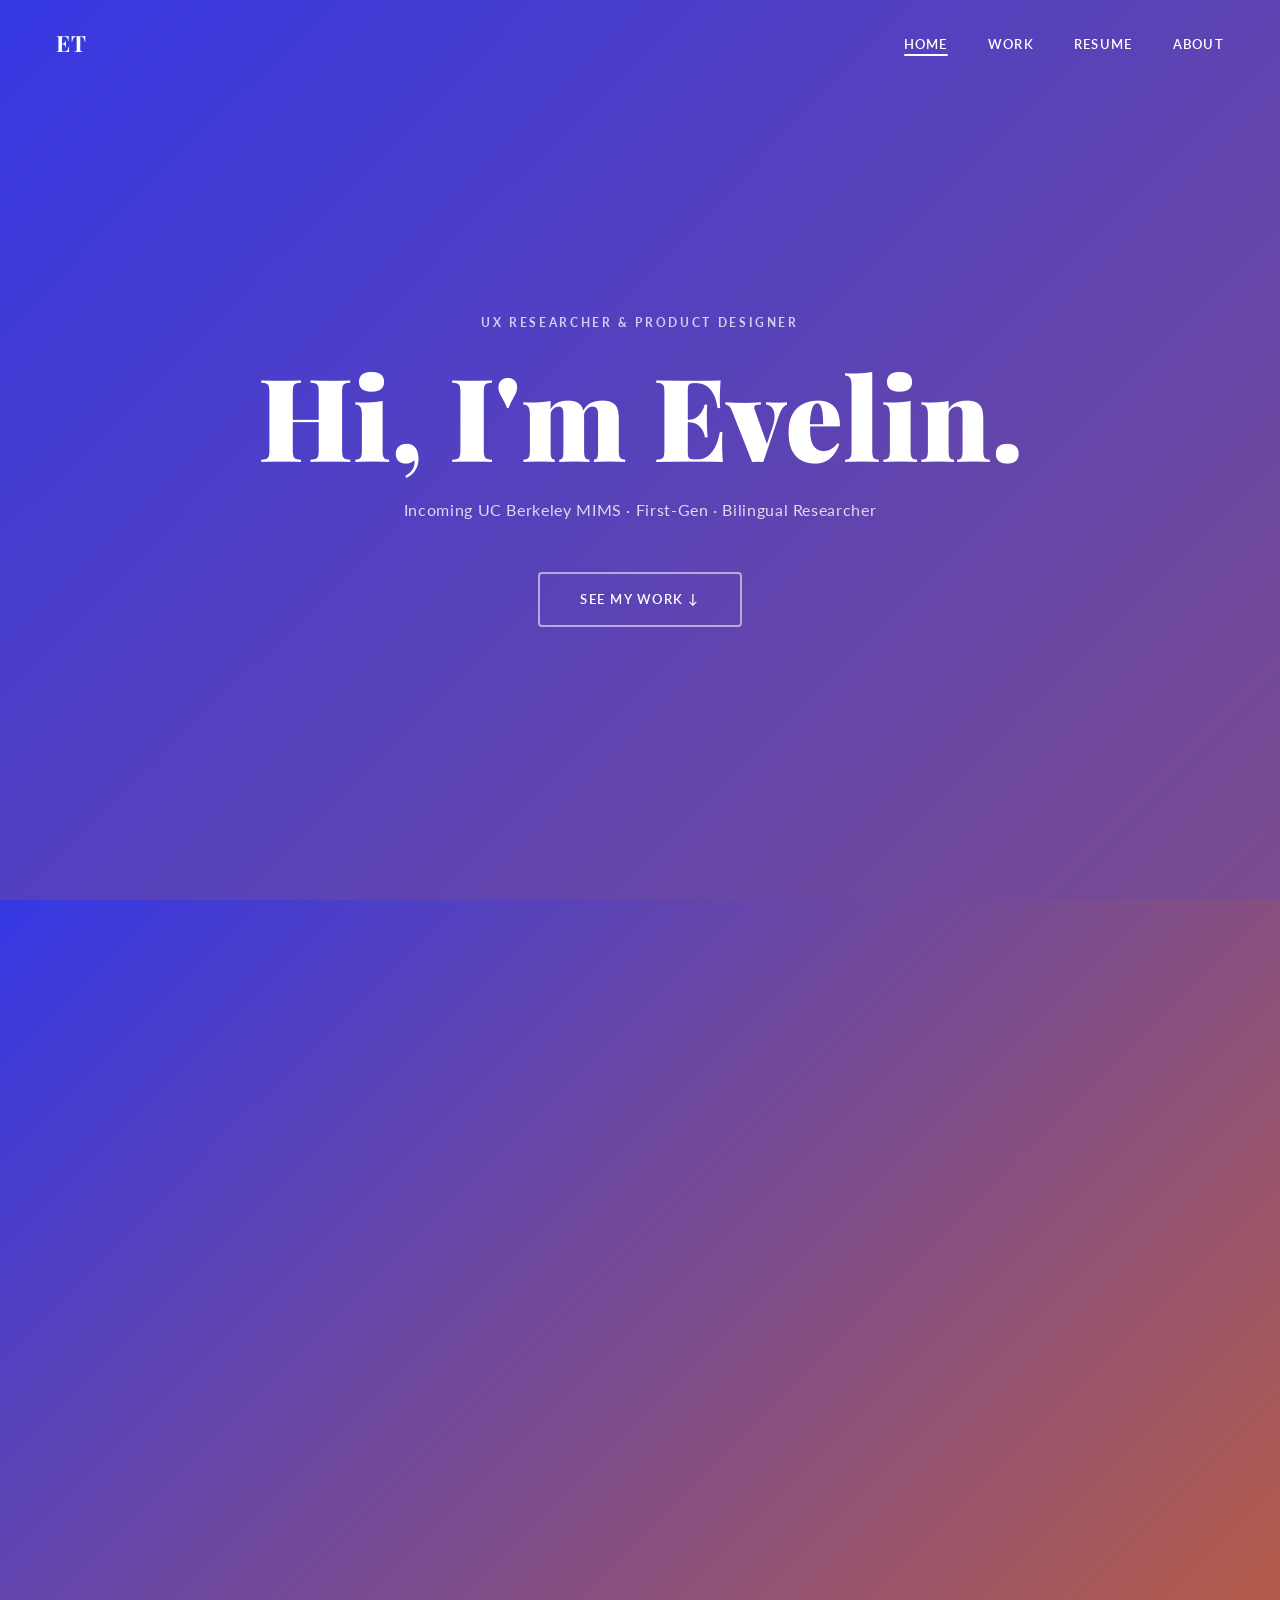
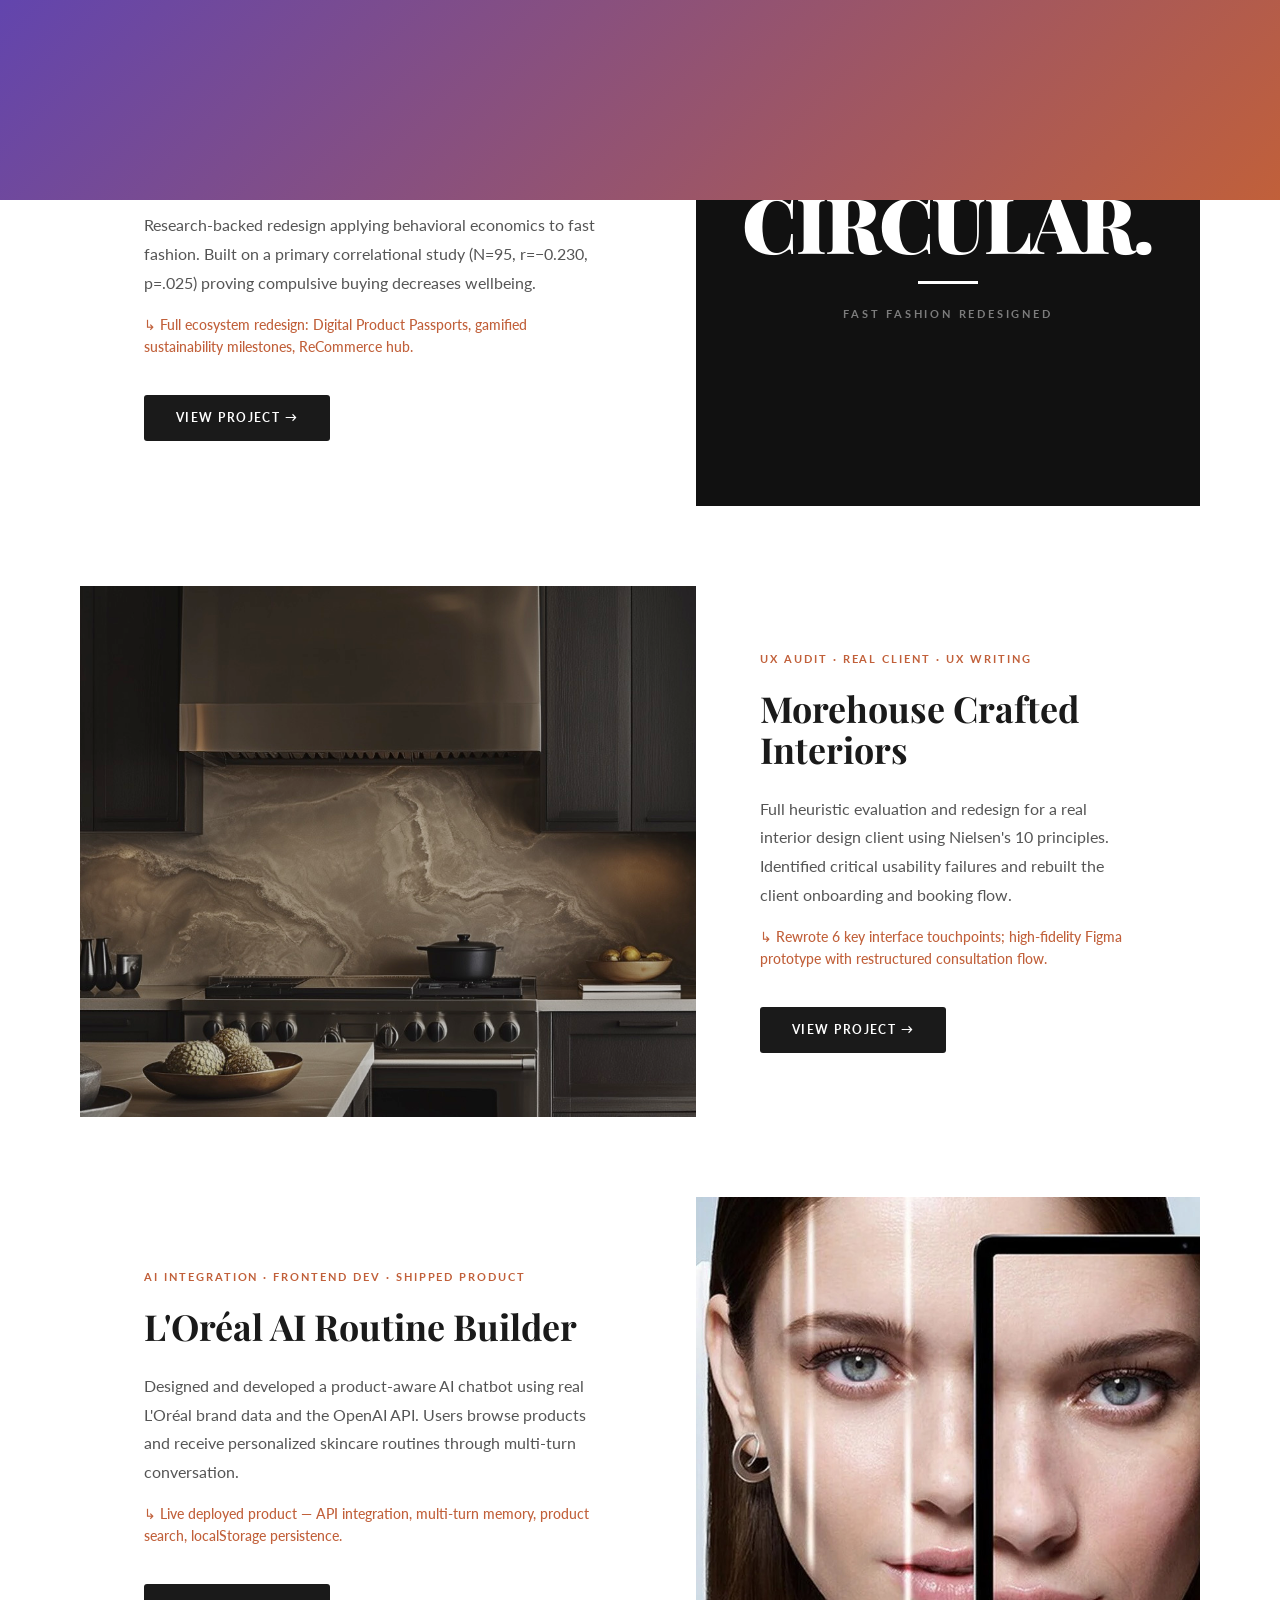
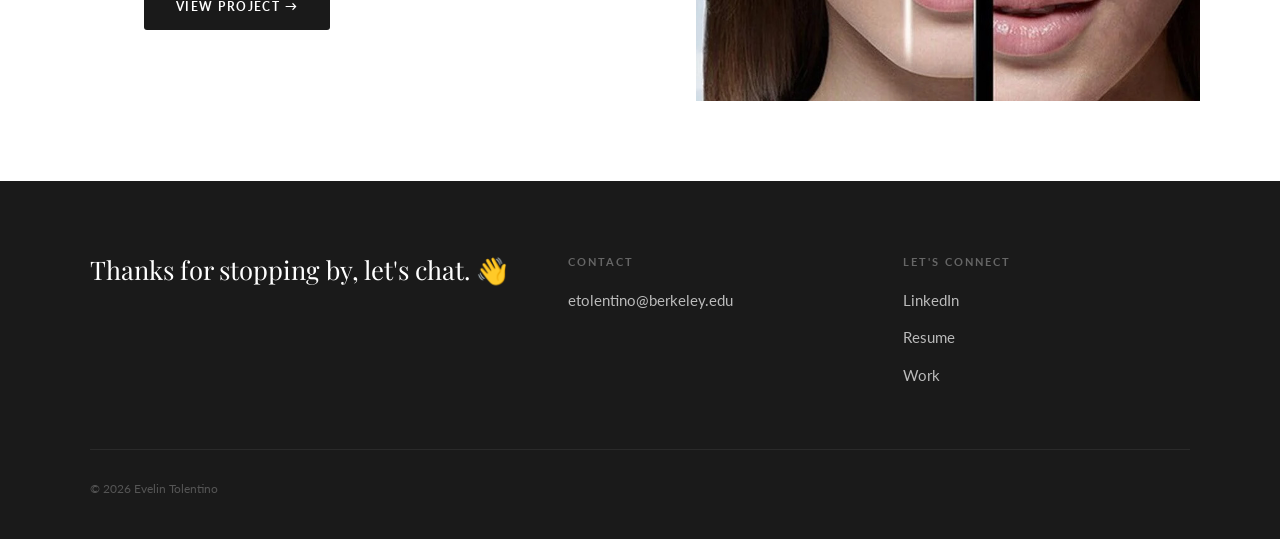
==== commit bdd8207e: "structure changes" ====
--- a/index.html
+++ b/index.html
@@ -11,6 +11,8 @@
 </head>
 <body>
 
+  <div class="page-transition-overlay" id="pageOverlay"></div>
+
   <nav class="nav nav--dark" id="nav">
     <a href="index.html" class="nav-monogram">ET</a>
     <ul class="nav-links">
@@ -19,7 +21,17 @@
       <li><a href="resume.html" class="nav-link">Resume</a></li>
       <li><a href="about.html" class="nav-link">About</a></li>
     </ul>
+    <button class="hamburger" id="hamburger" aria-label="Menu">
+      <span></span><span></span><span></span>
+    </button>
   </nav>
+
+  <div class="mobile-menu" id="mobileMenu">
+    <a href="index.html">Home</a>
+    <a href="work.html">Work</a>
+    <a href="resume.html">Resume</a>
+    <a href="about.html">About</a>
+  </div>
 
   <section class="hero">
     <p class="hero-eyebrow">UX Researcher &amp; Product Designer</p>
@@ -30,6 +42,7 @@
 
   <section class="projects-home">
 
+    <!-- 1: Listo — color block left, text right -->
     <div class="project-row">
       <div class="project-row__image">
         <div class="project-color-block listo-bg">
@@ -45,13 +58,18 @@
       </div>
     </div>
 
-    <div class="project-row" style="direction: rtl;">
+    <!-- 2: SHEIN — text left, black/white graphic right -->
+    <div class="project-row flip">
       <div class="project-row__image">
         <div class="project-color-block shein-bg">
-          <span class="project-color-label">SHEIN</span>
+          <div class="shein-graphic">
+            <span class="shein-graphic__word">CIRCULAR.</span>
+            <div class="shein-graphic__bar"></div>
+            <span class="shein-graphic__sub">Fast Fashion Redesigned</span>
+          </div>
         </div>
       </div>
-      <div class="project-row__text" style="direction: ltr;">
+      <div class="project-row__text">
         <span class="project-tag">Behavioral Design · Quantitative Research · Systems</span>
         <h2 class="project-title">SHEIN Circular Ecosystem Redesign</h2>
         <p class="project-desc">Research-backed redesign applying behavioral economics to fast fashion. Built on a primary correlational study (N=95, r=−0.230, p=.025) proving compulsive buying decreases wellbeing.</p>
@@ -60,11 +78,10 @@
       </div>
     </div>
 
+    <!-- 3: Morehouse — real photo left, text right -->
     <div class="project-row">
       <div class="project-row__image">
-        <div class="project-color-block morehouse-bg">
-          <span class="project-color-label">Morehouse</span>
-        </div>
+        <img src="img/morehouse-cover.jpg" alt="Morehouse Crafted Interiors — luxury kitchen interior" />
       </div>
       <div class="project-row__text">
         <span class="project-tag">UX Audit · Real Client · UX Writing</span>
@@ -75,13 +92,12 @@
       </div>
     </div>
 
-    <div class="project-row" style="direction: rtl;">
+    <!-- 4: L'Oréal — text left, real photo right -->
+    <div class="project-row flip">
       <div class="project-row__image">
-        <div class="project-color-block loreal-bg">
-          <span class="project-color-label">L'Oréal</span>
-        </div>
+        <img src="img/loreal-cover.jpg" alt="L'Oréal AI Routine Builder — beauty tech" />
       </div>
-      <div class="project-row__text" style="direction: ltr;">
+      <div class="project-row__text">
         <span class="project-tag">AI Integration · Frontend Dev · Shipped Product</span>
         <h2 class="project-title">L'Oréal AI Routine Builder</h2>
         <p class="project-desc">Designed and developed a product-aware AI chatbot using real L'Oréal brand data and the OpenAI API. Users browse products and receive personalized skincare routines through multi-turn conversation.</p>
@@ -114,18 +130,49 @@
   </footer>
 
   <script>
+    // Nav dark/light on scroll
     const nav = document.getElementById('nav');
     const hero = document.querySelector('.hero');
-    const observer = new IntersectionObserver(([entry]) => {
-      if (entry.isIntersecting) {
-        nav.classList.add('nav--dark');
-        nav.classList.remove('nav--light');
-      } else {
-        nav.classList.remove('nav--dark');
-        nav.classList.add('nav--light');
-      }
+    const observer = new IntersectionObserver(([e]) => {
+      nav.classList.toggle('nav--dark', e.isIntersecting);
+      nav.classList.toggle('nav--light', !e.isIntersecting);
     }, { threshold: 0.1 });
     observer.observe(hero);
+
+    // Hamburger
+    const hamburger = document.getElementById('hamburger');
+    const mobileMenu = document.getElementById('mobileMenu');
+    hamburger.addEventListener('click', () => {
+      hamburger.classList.toggle('open');
+      mobileMenu.classList.toggle('open');
+    });
+    mobileMenu.querySelectorAll('a').forEach(a => {
+      a.addEventListener('click', () => {
+        hamburger.classList.remove('open');
+        mobileMenu.classList.remove('open');
+      });
+    });
+
+    // Page transition — gradient wipe when clicking "See My Work"
+    const overlay = document.getElementById('pageOverlay');
+
+    function transitionTo(url) {
+      overlay.classList.add('slide-up');
+      setTimeout(() => { window.location.href = url; }, 600);
+    }
+
+    // Intercept See My Work button
+    document.querySelector('.btn-hero').addEventListener('click', (e) => {
+      e.preventDefault();
+      transitionTo('work.html');
+    });
+
+    // On page load — if coming back, slide overlay away
+    window.addEventListener('pageshow', () => {
+      overlay.classList.remove('slide-up');
+      overlay.classList.add('slide-away');
+      setTimeout(() => overlay.classList.remove('slide-away'), 700);
+    });
   </script>
 
 </body>
--- a/style.css
+++ b/style.css
@@ -47,6 +47,28 @@
   text-decoration: none;
 }
 
+
+/* ============================================
+   PAGE TRANSITION
+   ============================================ */
+.page-transition-overlay {
+  position: fixed;
+  inset: 0;
+  background: linear-gradient(135deg, #3538e4 0%, #C1603A 100%);
+  z-index: 9999;
+  transform: translateY(100%);
+  transition: transform 0.6s cubic-bezier(0.76, 0, 0.24, 1);
+  pointer-events: none;
+}
+
+.page-transition-overlay.slide-up {
+  transform: translateY(0%);
+}
+
+.page-transition-overlay.slide-away {
+  transform: translateY(-100%);
+}
+
 /* ============================================
    NAVIGATION
    ============================================ */
@@ -59,22 +81,25 @@
   display: flex;
   justify-content: space-between;
   align-items: center;
-  padding: 20px 48px;
-  transition: background 0.3s ease;
-}
-
-/* On hero/dark backgrounds — transparent with white text */
+  padding: 24px 56px;
+  transition: background 0.3s ease, border-color 0.3s ease;
+}
+
 .nav--dark {
   background: transparent;
   color: #fff;
 }
 
 .nav--dark .nav-monogram,
-.nav--dark .nav-link {
+.nav--dark .nav-link,
+.nav--dark .hamburger span {
   color: #fff;
 }
 
-/* On light backgrounds — white bar with dark text */
+.nav--dark .hamburger span {
+  background: #fff;
+}
+
 .nav--light {
   background: var(--warm-white);
   border-bottom: 1px solid var(--light-border);
@@ -86,37 +111,38 @@
   color: var(--dark);
 }
 
+.nav--light .hamburger span {
+  background: var(--dark);
+}
+
 .nav-monogram {
   font-family: var(--font-serif);
   font-size: 1.4rem;
   font-weight: 700;
   letter-spacing: 0.05em;
   transition: opacity 0.2s;
-}
-
-.nav-monogram:hover {
-  opacity: 0.7;
-}
+  z-index: 101;
+}
+
+.nav-monogram:hover { opacity: 0.7; }
 
 .nav-links {
   list-style: none;
   display: flex;
-  gap: 36px;
+  gap: 40px;
 }
 
 .nav-link {
-  font-size: 0.85rem;
-  font-weight: 500;
-  letter-spacing: 0.08em;
+  font-size: 0.8rem;
+  font-weight: 600;
+  letter-spacing: 0.1em;
   text-transform: uppercase;
   transition: opacity 0.2s;
   position: relative;
   padding-bottom: 4px;
 }
 
-.nav-link:hover {
-  opacity: 0.7;
-}
+.nav-link:hover { opacity: 0.6; }
 
 .nav-link.active::after {
   content: '';
@@ -129,62 +155,110 @@
   border-radius: 1px;
 }
 
+/* Hamburger */
+.hamburger {
+  display: none;
+  flex-direction: column;
+  gap: 5px;
+  cursor: pointer;
+  background: none;
+  border: none;
+  padding: 4px;
+  z-index: 101;
+}
+
+.hamburger span {
+  display: block;
+  width: 24px;
+  height: 2px;
+  border-radius: 2px;
+  transition: transform 0.3s, opacity 0.3s;
+}
+
+.hamburger.open span:nth-child(1) { transform: translateY(7px) rotate(45deg); }
+.hamburger.open span:nth-child(2) { opacity: 0; }
+.hamburger.open span:nth-child(3) { transform: translateY(-7px) rotate(-45deg); }
+
+/* Mobile nav overlay */
+.mobile-menu {
+  display: none;
+  position: fixed;
+  inset: 0;
+  background: var(--dark);
+  z-index: 99;
+  flex-direction: column;
+  align-items: center;
+  justify-content: center;
+  gap: 40px;
+}
+
+.mobile-menu.open {
+  display: flex;
+}
+
+.mobile-menu a {
+  font-family: var(--font-serif);
+  font-size: 2rem;
+  color: #fff;
+  font-weight: 700;
+  letter-spacing: 0.05em;
+  transition: color 0.2s;
+}
+
+.mobile-menu a:hover { color: var(--terracotta-light); }
+
 /* ============================================
    FOOTER
    ============================================ */
 .footer {
   background: var(--dark);
   color: #fff;
-  padding: 64px 48px 40px;
+  padding: 72px 56px 40px;
 }
 
 .footer-inner {
   max-width: 1100px;
   margin: 0 auto;
   display: grid;
-  grid-template-columns: 1fr 1fr 1fr;
+  grid-template-columns: 1.5fr 1fr 1fr;
   gap: 48px;
-  padding-bottom: 40px;
-  border-bottom: 1px solid #333;
+  padding-bottom: 48px;
+  border-bottom: 1px solid #2a2a2a;
 }
 
 .footer-col-label {
-  font-size: 0.7rem;
-  font-weight: 700;
-  letter-spacing: 0.15em;
-  text-transform: uppercase;
-  color: #888;
+  font-size: 0.68rem;
+  font-weight: 700;
+  letter-spacing: 0.18em;
+  text-transform: uppercase;
+  color: #666;
   margin-bottom: 16px;
 }
 
 .footer-link {
   display: block;
   font-size: 0.95rem;
-  color: #ccc;
-  margin-bottom: 10px;
+  color: #bbb;
+  margin-bottom: 12px;
   transition: color 0.2s;
 }
 
-.footer-link:hover {
-  color: var(--terracotta-light);
-}
+.footer-link:hover { color: var(--terracotta-light); }
 
 .footer-bottom {
   max-width: 1100px;
   margin: 0 auto;
-  padding-top: 24px;
-  display: flex;
-  justify-content: space-between;
-  align-items: center;
-  font-size: 0.8rem;
-  color: #666;
+  padding-top: 28px;
+  font-size: 0.78rem;
+  color: #555;
 }
 
 .footer-tagline {
   font-family: var(--font-serif);
-  font-size: 1.5rem;
+  font-size: 1.6rem;
   color: #fff;
   margin-bottom: 8px;
+  line-height: 1.3;
 }
 
 /* ============================================
@@ -202,7 +276,6 @@
   background-size: 200% 200%;
   animation: gradientShift 10s ease infinite;
   color: #fff;
-  position: relative;
 }
 
 @keyframes gradientShift {
@@ -212,151 +285,257 @@
 }
 
 .hero-eyebrow {
-  font-size: 0.8rem;
-  font-weight: 700;
-  letter-spacing: 0.2em;
-  text-transform: uppercase;
-  opacity: 0.85;
-  margin-bottom: 20px;
+  font-size: 0.75rem;
+  font-weight: 700;
+  letter-spacing: 0.22em;
+  text-transform: uppercase;
+  opacity: 0.75;
+  margin-bottom: 24px;
 }
 
 .hero-title {
   font-family: var(--font-serif);
-  font-size: clamp(3.5rem, 8vw, 7rem);
+  font-size: clamp(3.5rem, 9vw, 7.5rem);
   font-weight: 900;
-  line-height: 1.05;
-  margin-bottom: 20px;
+  line-height: 1.0;
+  margin-bottom: 24px;
 }
 
 .hero-sub {
   font-size: 1rem;
-  opacity: 0.85;
-  margin-bottom: 40px;
+  opacity: 0.8;
+  margin-bottom: 48px;
   letter-spacing: 0.04em;
 }
 
 .btn-hero {
   display: inline-block;
-  padding: 14px 36px;
-  border: 2px solid rgba(255,255,255,0.6);
+  padding: 15px 40px;
+  border: 2px solid rgba(255,255,255,0.55);
   border-radius: 4px;
-  font-size: 0.85rem;
+  font-size: 0.8rem;
   font-weight: 600;
-  letter-spacing: 0.1em;
+  letter-spacing: 0.12em;
   text-transform: uppercase;
   color: #fff;
-  transition: background 0.3s, border-color 0.3s;
+  transition: background 0.3s, border-color 0.3s, transform 0.2s;
 }
 
 .btn-hero:hover {
-  background: rgba(255,255,255,0.15);
+  background: rgba(255,255,255,0.2);
   border-color: #fff;
+  transform: translateY(-1px);
 }
 
 /* ============================================
-   HOME — PROJECT PREVIEW ROWS
+   HOME — PROJECT ROWS (Michelle-style)
    ============================================ */
 .projects-home {
-  background: var(--warm-white);
-}
-
+  background: #ffffff;
+  padding: 80px 80px 80px;   /* outer white space on all sides */
+  display: flex;
+  flex-direction: column;
+  gap: 80px;                  /* white space BETWEEN rows */
+}
+
+/* Each row is almost full viewport height */
 .project-row {
   display: grid;
-  grid-template-columns: 1fr 1fr;
-  min-height: 480px;
-  border-bottom: 1px solid var(--light-border);
-}
-
+  grid-template-columns: 55% 45%;
+  min-height: 56vh;
+  background: #ffffff;
+}
+
+/* Flip for even rows */
+.project-row.flip {
+  grid-template-columns: 45% 55%;
+  direction: rtl;
+}
+
+.project-row.flip > * {
+  direction: ltr;
+}
+
+/* Image side */
 .project-row__image {
   overflow: hidden;
-}
-
+  position: relative;
+  padding: 0;                 /* image fills its column, white space comes from projects-home padding */
+}
+
+.project-row__image img {
+  width: 100%;
+  height: 100%;
+  object-fit: cover;
+  display: block;
+  transition: transform 0.6s ease;
+}
+
+.project-row:hover .project-row__image img {
+  transform: scale(1.03);
+}
+
+/* Color blocks for projects without photos */
 .project-color-block {
   width: 100%;
   height: 100%;
-  min-height: 480px;
-  display: flex;
-  align-items: flex-end;
-  padding: 32px;
+  min-height: 56vh;
+  display: flex;
+  align-items: center;
+  justify-content: center;
+  padding: 56px;
   position: relative;
 }
 
 .project-color-block.listo-bg    { background-color: #C1603A; }
-.project-color-block.shein-bg    { background-color: #7A9E7E; }
-.project-color-block.morehouse-bg{ background-color: #8A8278; }
+.project-color-block.morehouse-bg { background-color: #8A8278; }
 .project-color-block.loreal-bg   { background-color: #C9A9A6; }
 
+/* SHEIN — stark black/white graphic block */
+.project-color-block.shein-bg {
+  background: #111111;
+  align-items: center;
+  justify-content: center;
+  flex-direction: column;
+  gap: 0;
+}
+
+.shein-graphic {
+  width: 100%;
+  height: 100%;
+  display: flex;
+  flex-direction: column;
+  align-items: center;
+  justify-content: center;
+  gap: 20px;
+}
+
+.shein-graphic__word {
+  font-family: var(--font-serif);
+  font-size: clamp(3rem, 6vw, 5rem);
+  font-weight: 900;
+  color: #ffffff;
+  letter-spacing: -0.02em;
+  line-height: 1;
+}
+
+.shein-graphic__bar {
+  width: 60px;
+  height: 3px;
+  background: #ffffff;
+}
+
+.shein-graphic__sub {
+  font-size: 0.7rem;
+  font-weight: 700;
+  letter-spacing: 0.25em;
+  text-transform: uppercase;
+  color: rgba(255,255,255,0.45);
+}
+
 .project-color-label {
   font-family: var(--font-serif);
-  font-size: 1rem;
-  color: rgba(255,255,255,0.5);
-  letter-spacing: 0.1em;
-  text-transform: uppercase;
-}
-
+  font-size: 0.9rem;
+  color: rgba(255,255,255,0.45);
+  letter-spacing: 0.12em;
+  text-transform: uppercase;
+  position: absolute;
+  bottom: 28px;
+  left: 32px;
+}
+
+/* Text side — generous padding like Michelle */
 .project-row__text {
-  padding: 64px 56px;
+  padding: 64px 72px 64px 64px;
   display: flex;
   flex-direction: column;
   justify-content: center;
+  background: #ffffff;
 }
 
 .project-tag {
-  font-size: 0.72rem;
-  font-weight: 700;
-  letter-spacing: 0.15em;
+  font-size: 0.68rem;
+  font-weight: 700;
+  letter-spacing: 0.18em;
   text-transform: uppercase;
   color: var(--terracotta);
+  margin-bottom: 20px;
+}
+
+.project-title {
+  font-family: var(--font-serif);
+  font-size: clamp(1.8rem, 2.8vw, 2.6rem);
+  font-weight: 700;
+  line-height: 1.15;
+  margin-bottom: 24px;
+  color: var(--dark);
+}
+
+.project-desc {
+  font-size: 1rem;
+  color: var(--mid);
+  line-height: 1.8;
   margin-bottom: 16px;
-}
-
-.project-title {
-  font-family: var(--font-serif);
-  font-size: clamp(1.6rem, 2.5vw, 2.2rem);
-  font-weight: 700;
-  line-height: 1.2;
-  margin-bottom: 20px;
-  color: var(--dark);
-}
-
-.project-desc {
-  font-size: 0.95rem;
-  color: var(--mid);
-  line-height: 1.75;
-  margin-bottom: 14px;
+  max-width: 460px;
 }
 
 .project-impact {
   font-size: 0.88rem;
   color: var(--terracotta);
   font-weight: 500;
-  margin-bottom: 28px;
+  margin-bottom: 36px;
   line-height: 1.6;
+  max-width: 460px;
 }
 
 .btn-project {
   display: inline-block;
-  padding: 12px 28px;
+  padding: 13px 32px;
   background: var(--dark);
   color: #fff;
-  font-size: 0.8rem;
-  font-weight: 600;
-  letter-spacing: 0.1em;
+  font-size: 0.75rem;
+  font-weight: 700;
+  letter-spacing: 0.12em;
   text-transform: uppercase;
   border-radius: 3px;
   align-self: flex-start;
-  transition: background 0.2s;
-}
-
-.btn-project:hover {
-  background: var(--terracotta);
-}
+  transition: background 0.3s, transform 0.2s;
+  position: relative;
+  overflow: hidden;
+  z-index: 0;
+}
+
+.btn-project::after {
+  content: '';
+  position: absolute;
+  inset: 0;
+  background: linear-gradient(135deg, #3538e4, #C1603A);
+  opacity: 0;
+  transition: opacity 0.3s;
+  z-index: -1;
+}
+
+.btn-project:hover::after { opacity: 1; }
+.btn-project:hover { transform: translateY(-1px); }
 
 /* ============================================
-   WORK GALLERY PAGE
+   WORK GALLERY — SNAP SCROLL
    ============================================ */
+.work-gallery {
+  height: 100vh;
+  overflow-y: scroll;
+  scroll-behavior: smooth;
+  scrollbar-width: none;
+  -ms-overflow-style: none;
+}
+
+.work-gallery::-webkit-scrollbar {
+  display: none;
+}
+
 .work-section {
   height: 100vh;
+  scroll-snap-align: start;
   display: flex;
   align-items: center;
   position: relative;
@@ -364,14 +543,14 @@
 }
 
 .work-section.listo-section    { background-color: #C1603A; }
-.work-section.shein-section    { background-color: #7A9E7E; }
-.work-section.morehouse-section{ background-color: #8A8278; }
+.work-section.shein-section    { background-color: #1a1a1a; }
+.work-section.morehouse-section{ background-color: #4a4540; }
 .work-section.loreal-section   { background-color: #C9A9A6; }
 
 .work-section__inner {
   display: grid;
-  grid-template-columns: 340px 1fr;
-  gap: 64px;
+  grid-template-columns: 360px 1fr;
+  gap: 72px;
   align-items: center;
   padding: 0 80px;
   width: 100%;
@@ -379,36 +558,32 @@
   margin: 0 auto;
 }
 
-.work-meta {
-  color: #fff;
-}
+.work-meta { color: #fff; }
 
 .work-meta__label {
-  font-size: 0.7rem;
-  font-weight: 700;
-  letter-spacing: 0.2em;
-  text-transform: uppercase;
-  opacity: 0.65;
-  margin-bottom: 6px;
+  font-size: 0.68rem;
+  font-weight: 700;
+  letter-spacing: 0.22em;
+  text-transform: uppercase;
+  opacity: 0.6;
+  margin-bottom: 8px;
 }
 
 .work-meta__title {
   font-family: var(--font-serif);
-  font-size: clamp(2rem, 3vw, 3rem);
+  font-size: clamp(2rem, 3.2vw, 3.2rem);
   font-weight: 900;
   line-height: 1.1;
-  margin-bottom: 32px;
-}
-
-.work-meta__row {
-  margin-bottom: 12px;
-}
+  margin-bottom: 36px;
+}
+
+.work-meta__row { margin-bottom: 14px; }
 
 .work-meta__key {
-  font-size: 0.7rem;
-  letter-spacing: 0.12em;
-  text-transform: uppercase;
-  opacity: 0.6;
+  font-size: 0.65rem;
+  letter-spacing: 0.14em;
+  text-transform: uppercase;
+  opacity: 0.55;
   display: block;
   margin-bottom: 2px;
 }
@@ -419,22 +594,22 @@
 }
 
 .work-meta__overview {
-  font-size: 0.9rem;
-  line-height: 1.7;
-  opacity: 0.85;
-  margin: 24px 0 32px;
-  border-top: 1px solid rgba(255,255,255,0.3);
-  padding-top: 24px;
+  font-size: 0.92rem;
+  line-height: 1.75;
+  opacity: 0.82;
+  margin: 28px 0 36px;
+  border-top: 1px solid rgba(255,255,255,0.25);
+  padding-top: 28px;
 }
 
 .btn-view {
   display: inline-block;
   padding: 14px 32px;
-  border: 2px solid rgba(255,255,255,0.7);
+  border: 2px solid rgba(255,255,255,0.65);
   color: #fff;
-  font-size: 0.8rem;
-  font-weight: 700;
-  letter-spacing: 0.12em;
+  font-size: 0.78rem;
+  font-weight: 700;
+  letter-spacing: 0.14em;
   text-transform: uppercase;
   border-radius: 3px;
   transition: background 0.2s, border-color 0.2s;
@@ -449,46 +624,52 @@
   display: grid;
   grid-template-columns: 1fr 1fr;
   gap: 16px;
+  align-items: center;
 }
 
 .work-img-placeholder {
-  background: rgba(255,255,255,0.15);
+  background: rgba(255,255,255,0.12);
   border-radius: 8px;
   aspect-ratio: 4/3;
   display: flex;
   align-items: center;
   justify-content: center;
+  overflow: hidden;
+}
+
+.work-img-placeholder img {
+  width: 100%;
+  height: 100%;
+  object-fit: cover;
 }
 
 .work-img-placeholder span {
-  font-size: 0.7rem;
-  color: rgba(255,255,255,0.4);
+  font-size: 0.68rem;
+  color: rgba(255,255,255,0.35);
   letter-spacing: 0.1em;
   text-transform: uppercase;
 }
 
-.work-img-placeholder.tall {
-  aspect-ratio: 3/4;
-}
+.work-img-placeholder.tall { aspect-ratio: 3/4; }
 
 /* Dot Nav */
 .dot-nav {
   position: fixed;
-  right: 32px;
+  right: 36px;
   top: 50%;
   transform: translateY(-50%);
   z-index: 50;
   display: flex;
   flex-direction: column;
-  gap: 12px;
+  gap: 14px;
 }
 
 .dot {
-  width: 10px;
-  height: 10px;
+  width: 9px;
+  height: 9px;
   border-radius: 50%;
-  background: rgba(255,255,255,0.4);
-  border: 2px solid rgba(255,255,255,0.7);
+  background: rgba(255,255,255,0.35);
+  border: 2px solid rgba(255,255,255,0.65);
   cursor: pointer;
   transition: background 0.2s, transform 0.2s;
   display: block;
@@ -497,7 +678,7 @@
 .dot.active,
 .dot:hover {
   background: #fff;
-  transform: scale(1.2);
+  transform: scale(1.25);
 }
 
 /* ============================================
@@ -507,111 +688,98 @@
   min-height: 70vh;
   display: flex;
   align-items: flex-end;
-  padding: 120px 80px 64px;
+  padding: 140px 80px 72px;
   position: relative;
-  overflow: hidden;
 }
 
 .case-hero.listo-hero    { background-color: #C1603A; }
-.case-hero.shein-hero    { background-color: #7A9E7E; }
-.case-hero.morehouse-hero{ background-color: #8A8278; }
-.case-hero.loreal-hero   { background-color: #C9A9A6; }
+.case-hero.shein-hero    { background-color: #1a1a1a; }
+.case-hero.morehouse-hero{ background-color: #3a3530; background-image: linear-gradient(rgba(0,0,0,0.55), rgba(0,0,0,0.45)), url("img/morehouse-cover.jpg"); background-size: cover; background-position: center; }
+.case-hero.loreal-hero   { background-color: #1a3a4a; background-image: linear-gradient(rgba(15,35,55,0.65), rgba(15,35,55,0.55)), url("img/loreal-cover.jpg"); background-size: cover; background-position: center top; }
 
 .case-hero__back {
   position: absolute;
-  top: 100px;
+  top: 108px;
   left: 80px;
-  font-size: 0.75rem;
-  font-weight: 700;
-  letter-spacing: 0.15em;
-  text-transform: uppercase;
-  color: rgba(255,255,255,0.7);
-  border-bottom: 1px solid rgba(255,255,255,0.4);
+  font-size: 0.72rem;
+  font-weight: 700;
+  letter-spacing: 0.16em;
+  text-transform: uppercase;
+  color: rgba(255,255,255,0.65);
+  border-bottom: 1px solid rgba(255,255,255,0.35);
   padding-bottom: 2px;
   transition: opacity 0.2s;
 }
 
-.case-hero__back:hover {
-  opacity: 0.6;
-}
-
-.case-hero__content {
-  color: #fff;
-  max-width: 800px;
-}
+.case-hero__back:hover { opacity: 0.6; }
+
+.case-hero__content { color: #fff; max-width: 820px; }
 
 .case-hero__title {
   font-family: var(--font-serif);
-  font-size: clamp(2.5rem, 5vw, 4.5rem);
+  font-size: clamp(2.5rem, 5.5vw, 5rem);
   font-weight: 900;
-  line-height: 1.05;
-  margin-bottom: 12px;
+  line-height: 1.0;
+  margin-bottom: 14px;
 }
 
 .case-hero__subtitle {
   font-size: 1rem;
-  opacity: 0.8;
-  margin-bottom: 32px;
+  opacity: 0.75;
+  margin-bottom: 0;
 }
 
 /* Specs strip */
 .specs-strip {
   background: var(--dark);
   color: #fff;
-  padding: 40px 80px;
+  padding: 44px 80px;
   display: grid;
   grid-template-columns: repeat(4, 1fr);
   gap: 32px;
 }
 
 .spec__label {
-  font-size: 0.65rem;
-  font-weight: 700;
-  letter-spacing: 0.18em;
-  text-transform: uppercase;
-  color: #888;
-  margin-bottom: 8px;
+  font-size: 0.62rem;
+  font-weight: 700;
+  letter-spacing: 0.2em;
+  text-transform: uppercase;
+  color: #666;
+  margin-bottom: 10px;
 }
 
 .spec__value {
   font-size: 0.9rem;
-  line-height: 1.5;
-  color: #ddd;
-}
-
-/* Case study body */
-.case-body {
-  max-width: 800px;
-  margin: 0 auto;
-  padding: 80px 24px;
-}
-
+  line-height: 1.55;
+  color: #ccc;
+}
+
+/* Case body */
 .case-overview {
   background: var(--warm-white);
-  padding: 64px 80px;
-  border-bottom: 1px solid var(--light-border);
-}
-
-.case-overview p {
-  font-size: 1.1rem;
-  line-height: 1.85;
-  color: var(--mid);
-  max-width: 720px;
-}
-
-.case-section {
   padding: 72px 80px;
   border-bottom: 1px solid var(--light-border);
 }
 
-.case-section:last-child {
-  border-bottom: none;
-}
+.case-overview p {
+  font-size: 1.15rem;
+  line-height: 1.9;
+  color: var(--mid);
+  max-width: 740px;
+}
+
+.case-section {
+  padding: 80px 80px;
+  border-bottom: 1px solid var(--light-border);
+  background: var(--warm-white);
+}
+
+.case-section:last-of-type { border-bottom: none; }
 
 .case-section__label {
-  font-size: 0.7rem;
-  font-weight: 700;
-  letter-spacing: 0.2em;
+  font-size: 0.68rem;
+  font-weight: 700;
+  letter-spacing: 0.22em;
   text-transform: uppercase;
   color: var(--terracotta);
   margin-bottom: 16px;
@@ -619,29 +787,27 @@
 
 .case-section__title {
   font-family: var(--font-serif);
-  font-size: clamp(1.6rem, 2.5vw, 2.2rem);
-  font-weight: 700;
-  margin-bottom: 24px;
+  font-size: clamp(1.6rem, 2.8vw, 2.4rem);
+  font-weight: 700;
+  margin-bottom: 28px;
   color: var(--dark);
 }
 
 .case-section p {
   font-size: 0.97rem;
-  line-height: 1.85;
+  line-height: 1.9;
   color: var(--mid);
   margin-bottom: 20px;
-}
-
-.case-section p:last-child {
-  margin-bottom: 0;
-}
-
-/* Image grid inside case study */
+  max-width: 720px;
+}
+
+.case-section p:last-child { margin-bottom: 0; }
+
 .evidence-grid {
   display: grid;
   grid-template-columns: repeat(3, 1fr);
   gap: 16px;
-  margin-top: 32px;
+  margin-top: 36px;
 }
 
 .evidence-placeholder {
@@ -654,23 +820,22 @@
 }
 
 .evidence-placeholder span {
-  font-size: 0.7rem;
+  font-size: 0.68rem;
   color: #aaa;
   letter-spacing: 0.08em;
   text-transform: uppercase;
 }
 
-/* Figma embed placeholder */
 .figma-placeholder {
   background: var(--light-border);
   border-radius: 8px;
-  height: 480px;
+  height: 500px;
   display: flex;
   align-items: center;
   justify-content: center;
-  margin-top: 32px;
+  margin-top: 36px;
   flex-direction: column;
-  gap: 12px;
+  gap: 14px;
 }
 
 .figma-placeholder span {
@@ -687,7 +852,7 @@
   padding-bottom: 2px;
 }
 
-/* Prev / Next navigation */
+/* Prev/Next */
 .case-nav {
   display: grid;
   grid-template-columns: 1fr 1fr;
@@ -695,39 +860,33 @@
 }
 
 .case-nav__item {
-  padding: 40px 48px;
+  padding: 44px 56px;
   display: flex;
   flex-direction: column;
-  gap: 8px;
+  gap: 10px;
   transition: background 0.2s;
-}
-
-.case-nav__item:first-child {
-  border-right: 1px solid var(--light-border);
-}
-
-.case-nav__item:hover {
-  background: #f0ede9;
-}
+  background: var(--warm-white);
+}
+
+.case-nav__item:first-child { border-right: 1px solid var(--light-border); }
+.case-nav__item:hover { background: #ede9e4; }
 
 .case-nav__dir {
-  font-size: 0.7rem;
-  font-weight: 700;
-  letter-spacing: 0.15em;
+  font-size: 0.68rem;
+  font-weight: 700;
+  letter-spacing: 0.16em;
   text-transform: uppercase;
   color: #aaa;
 }
 
 .case-nav__name {
   font-family: var(--font-serif);
-  font-size: 1.2rem;
+  font-size: 1.25rem;
   font-weight: 700;
   color: var(--dark);
 }
 
-.case-nav__item.next {
-  text-align: right;
-}
+.case-nav__item.next { text-align: right; }
 
 /* ============================================
    ABOUT PAGE
@@ -735,8 +894,8 @@
 .about-hero {
   padding: 160px 80px 80px;
   display: grid;
-  grid-template-columns: 280px 1fr;
-  gap: 72px;
+  grid-template-columns: 300px 1fr;
+  gap: 80px;
   align-items: start;
   max-width: 1100px;
   margin: 0 auto;
@@ -751,26 +910,26 @@
 }
 
 .about-bio__eyebrow {
-  font-size: 0.7rem;
-  font-weight: 700;
-  letter-spacing: 0.2em;
+  font-size: 0.68rem;
+  font-weight: 700;
+  letter-spacing: 0.22em;
   text-transform: uppercase;
   color: var(--terracotta);
-  margin-bottom: 16px;
+  margin-bottom: 18px;
 }
 
 .about-bio__name {
   font-family: var(--font-serif);
-  font-size: clamp(2rem, 3vw, 3rem);
+  font-size: clamp(2rem, 3.2vw, 3.2rem);
   font-weight: 900;
-  margin-bottom: 24px;
+  margin-bottom: 28px;
 }
 
 .about-bio p {
   font-size: 0.97rem;
-  line-height: 1.85;
+  line-height: 1.9;
   color: var(--mid);
-  margin-bottom: 16px;
+  margin-bottom: 18px;
 }
 
 .about-sections {
@@ -780,47 +939,43 @@
 }
 
 .about-block {
-  padding: 56px 0;
+  padding: 60px 0;
   border-top: 1px solid var(--light-border);
 }
 
 .about-block__title {
   font-family: var(--font-serif);
-  font-size: 1.5rem;
-  font-weight: 700;
-  margin-bottom: 32px;
+  font-size: 1.6rem;
+  font-weight: 700;
+  margin-bottom: 36px;
   color: var(--dark);
 }
 
-/* Skills grid */
 .skills-grid {
   display: grid;
   grid-template-columns: repeat(3, 1fr);
-  gap: 32px;
+  gap: 36px;
 }
 
 .skill-category__label {
-  font-size: 0.7rem;
-  font-weight: 700;
-  letter-spacing: 0.15em;
+  font-size: 0.68rem;
+  font-weight: 700;
+  letter-spacing: 0.18em;
   text-transform: uppercase;
   color: var(--terracotta);
-  margin-bottom: 16px;
-}
-
-.skill-category ul {
-  list-style: none;
-}
+  margin-bottom: 18px;
+}
+
+.skill-category ul { list-style: none; }
 
 .skill-category li {
   font-size: 0.9rem;
   color: var(--mid);
-  padding: 6px 0;
+  padding: 7px 0;
   border-bottom: 1px solid var(--light-border);
   line-height: 1.5;
 }
 
-/* Values */
 .values-list {
   display: grid;
   grid-template-columns: repeat(2, 1fr);
@@ -828,29 +983,28 @@
 }
 
 .value-item {
-  padding: 24px;
+  padding: 28px;
   background: #f0ede9;
   border-radius: 6px;
 }
 
 .value-item__title {
   font-weight: 700;
-  font-size: 0.9rem;
-  margin-bottom: 8px;
+  font-size: 0.92rem;
+  margin-bottom: 10px;
   color: var(--dark);
 }
 
 .value-item__desc {
   font-size: 0.88rem;
   color: var(--mid);
-  line-height: 1.6;
-}
-
-/* Achievements */
+  line-height: 1.65;
+}
+
 .achievements-list {
   display: flex;
   flex-direction: column;
-  gap: 20px;
+  gap: 24px;
 }
 
 .achievement {
@@ -864,38 +1018,33 @@
   height: 8px;
   border-radius: 50%;
   background: var(--terracotta);
-  margin-top: 7px;
+  margin-top: 8px;
   flex-shrink: 0;
 }
 
 .achievement__text {
   font-size: 0.97rem;
   color: var(--mid);
-  line-height: 1.7;
-}
-
-.achievement__text strong {
-  color: var(--dark);
-}
-
-/* Download button */
+  line-height: 1.75;
+}
+
+.achievement__text strong { color: var(--dark); }
+
 .btn-download {
   display: inline-block;
-  margin-top: 32px;
-  padding: 14px 36px;
+  margin-top: 36px;
+  padding: 14px 40px;
   background: var(--dark);
   color: #fff;
-  font-size: 0.8rem;
-  font-weight: 700;
-  letter-spacing: 0.1em;
+  font-size: 0.78rem;
+  font-weight: 700;
+  letter-spacing: 0.12em;
   text-transform: uppercase;
   border-radius: 3px;
   transition: background 0.2s;
 }
 
-.btn-download:hover {
-  background: var(--terracotta);
-}
+.btn-download:hover { background: var(--terracotta); }
 
 /* ============================================
    RESUME PAGE
@@ -906,14 +1055,14 @@
   flex-direction: column;
   justify-content: center;
   padding: 120px 80px 80px;
-  max-width: 700px;
+  max-width: 720px;
   margin: 0 auto;
 }
 
 .resume-page__eyebrow {
-  font-size: 0.7rem;
-  font-weight: 700;
-  letter-spacing: 0.2em;
+  font-size: 0.68rem;
+  font-weight: 700;
+  letter-spacing: 0.22em;
   text-transform: uppercase;
   color: var(--terracotta);
   margin-bottom: 20px;
@@ -921,49 +1070,43 @@
 
 .resume-page__title {
   font-family: var(--font-serif);
-  font-size: clamp(2.5rem, 5vw, 4rem);
+  font-size: clamp(2.5rem, 5.5vw, 4.5rem);
   font-weight: 900;
-  line-height: 1.1;
-  margin-bottom: 48px;
-  color: var(--dark);
-}
-
-.resume-links {
-  display: flex;
-  flex-direction: column;
-  gap: 0;
-}
+  line-height: 1.05;
+  margin-bottom: 56px;
+}
+
+.resume-links { display: flex; flex-direction: column; }
 
 .resume-link-item {
   display: flex;
   align-items: center;
   justify-content: space-between;
-  padding: 24px 0;
+  padding: 28px 0;
   border-bottom: 1px solid var(--light-border);
-  transition: padding-left 0.2s;
-}
-
-.resume-link-item:hover {
-  padding-left: 8px;
-}
+  transition: padding-left 0.25s;
+  cursor: pointer;
+}
+
+.resume-link-item:hover { padding-left: 10px; }
 
 .resume-link-item__label {
-  font-size: 0.7rem;
-  font-weight: 700;
-  letter-spacing: 0.15em;
+  font-size: 0.68rem;
+  font-weight: 700;
+  letter-spacing: 0.18em;
   text-transform: uppercase;
   color: #aaa;
-  margin-bottom: 4px;
+  margin-bottom: 5px;
 }
 
 .resume-link-item__value {
-  font-size: 1rem;
+  font-size: 1.05rem;
   font-weight: 500;
   color: var(--dark);
 }
 
 .resume-link-item__arrow {
-  font-size: 1.2rem;
+  font-size: 1.3rem;
   color: var(--terracotta);
 }
 
@@ -971,116 +1114,68 @@
    RESPONSIVE
    ============================================ */
 @media (max-width: 900px) {
-  .nav {
-    padding: 16px 24px;
+  .nav { padding: 18px 28px; }
+  .nav-links { display: none; }
+  .hamburger { display: flex; }
+
+  .project-row,
+  .project-row.flip {
+    grid-template-columns: 1fr;
+    direction: ltr;
+    min-height: auto;
   }
 
-  .nav-links {
-    gap: 20px;
-  }
-
-  .project-row {
-    grid-template-columns: 1fr;
-  }
-
-  .project-row__image {
-    height: 300px;
-  }
-
-  .project-color-block {
-    min-height: 300px;
-  }
-
-  .project-row__text {
-    padding: 40px 32px;
-  }
+  .project-row.flip > * { direction: ltr; }
+
+  .project-row__image { height: 52vw; min-height: 280px; }
+  .project-color-block { min-height: 52vw; }
+  .project-row__text { padding: 48px 32px; }
 
   .work-section__inner {
     grid-template-columns: 1fr;
-    padding: 80px 32px 32px;
+    padding: 100px 32px 32px;
     gap: 32px;
   }
 
-  .work-images {
-    display: none;
-  }
+  .work-images { display: none; }
 
   .specs-strip {
     grid-template-columns: repeat(2, 1fr);
     padding: 40px 32px;
   }
 
-  .case-hero {
-    padding: 120px 32px 48px;
-  }
-
-  .case-section {
-    padding: 48px 32px;
-  }
-
-  .case-overview {
-    padding: 48px 32px;
-  }
+  .case-hero { padding: 130px 32px 52px; }
+  .case-hero__back { left: 32px; }
+  .case-section { padding: 56px 32px; }
+  .case-overview { padding: 56px 32px; }
+  .evidence-grid { grid-template-columns: 1fr; }
 
   .about-hero {
     grid-template-columns: 1fr;
     padding: 140px 32px 48px;
-    gap: 40px;
+    gap: 36px;
   }
 
-  .about-sections {
-    padding: 0 32px 48px;
-  }
-
-  .skills-grid {
-    grid-template-columns: 1fr;
-  }
-
-  .values-list {
-    grid-template-columns: 1fr;
-  }
-
-  .footer-inner {
-    grid-template-columns: 1fr;
-    padding: 0 0 40px;
-  }
-
-  .footer {
-    padding: 48px 32px 32px;
-  }
-
-  .resume-page {
-    padding: 120px 32px 64px;
-  }
-
-  .case-nav {
-    grid-template-columns: 1fr;
-  }
-
-  .case-nav__item:first-child {
-    border-right: none;
-    border-bottom: 1px solid var(--light-border);
-  }
-
-  .case-nav__item.next {
-    text-align: left;
-  }
+  .about-sections { padding: 0 32px 56px; }
+  .skills-grid { grid-template-columns: 1fr; }
+  .values-list { grid-template-columns: 1fr; }
+
+  .footer { padding: 56px 32px 36px; }
+  .footer-inner { grid-template-columns: 1fr; }
+
+  .resume-page { padding: 120px 32px 64px; }
+
+  .case-nav { grid-template-columns: 1fr; }
+  .case-nav__item:first-child { border-right: none; border-bottom: 1px solid var(--light-border); }
+  .case-nav__item.next { text-align: left; }
+
+  .dot-nav { right: 16px; }
 }
 
 @media (max-width: 600px) {
-  .hero-title {
-    font-size: 3rem;
-  }
-
-  .nav-links {
-    gap: 14px;
-  }
-
-  .nav-link {
-    font-size: 0.75rem;
-  }
-
-  .evidence-grid {
-    grid-template-columns: 1fr;
-  }
+  .hero-title { font-size: 3rem; }
+  .nav { padding: 16px 20px; }
+  .case-section { padding: 44px 20px; }
+  .case-overview { padding: 44px 20px; }
+  .specs-strip { grid-template-columns: 1fr; padding: 32px 20px; }
 }
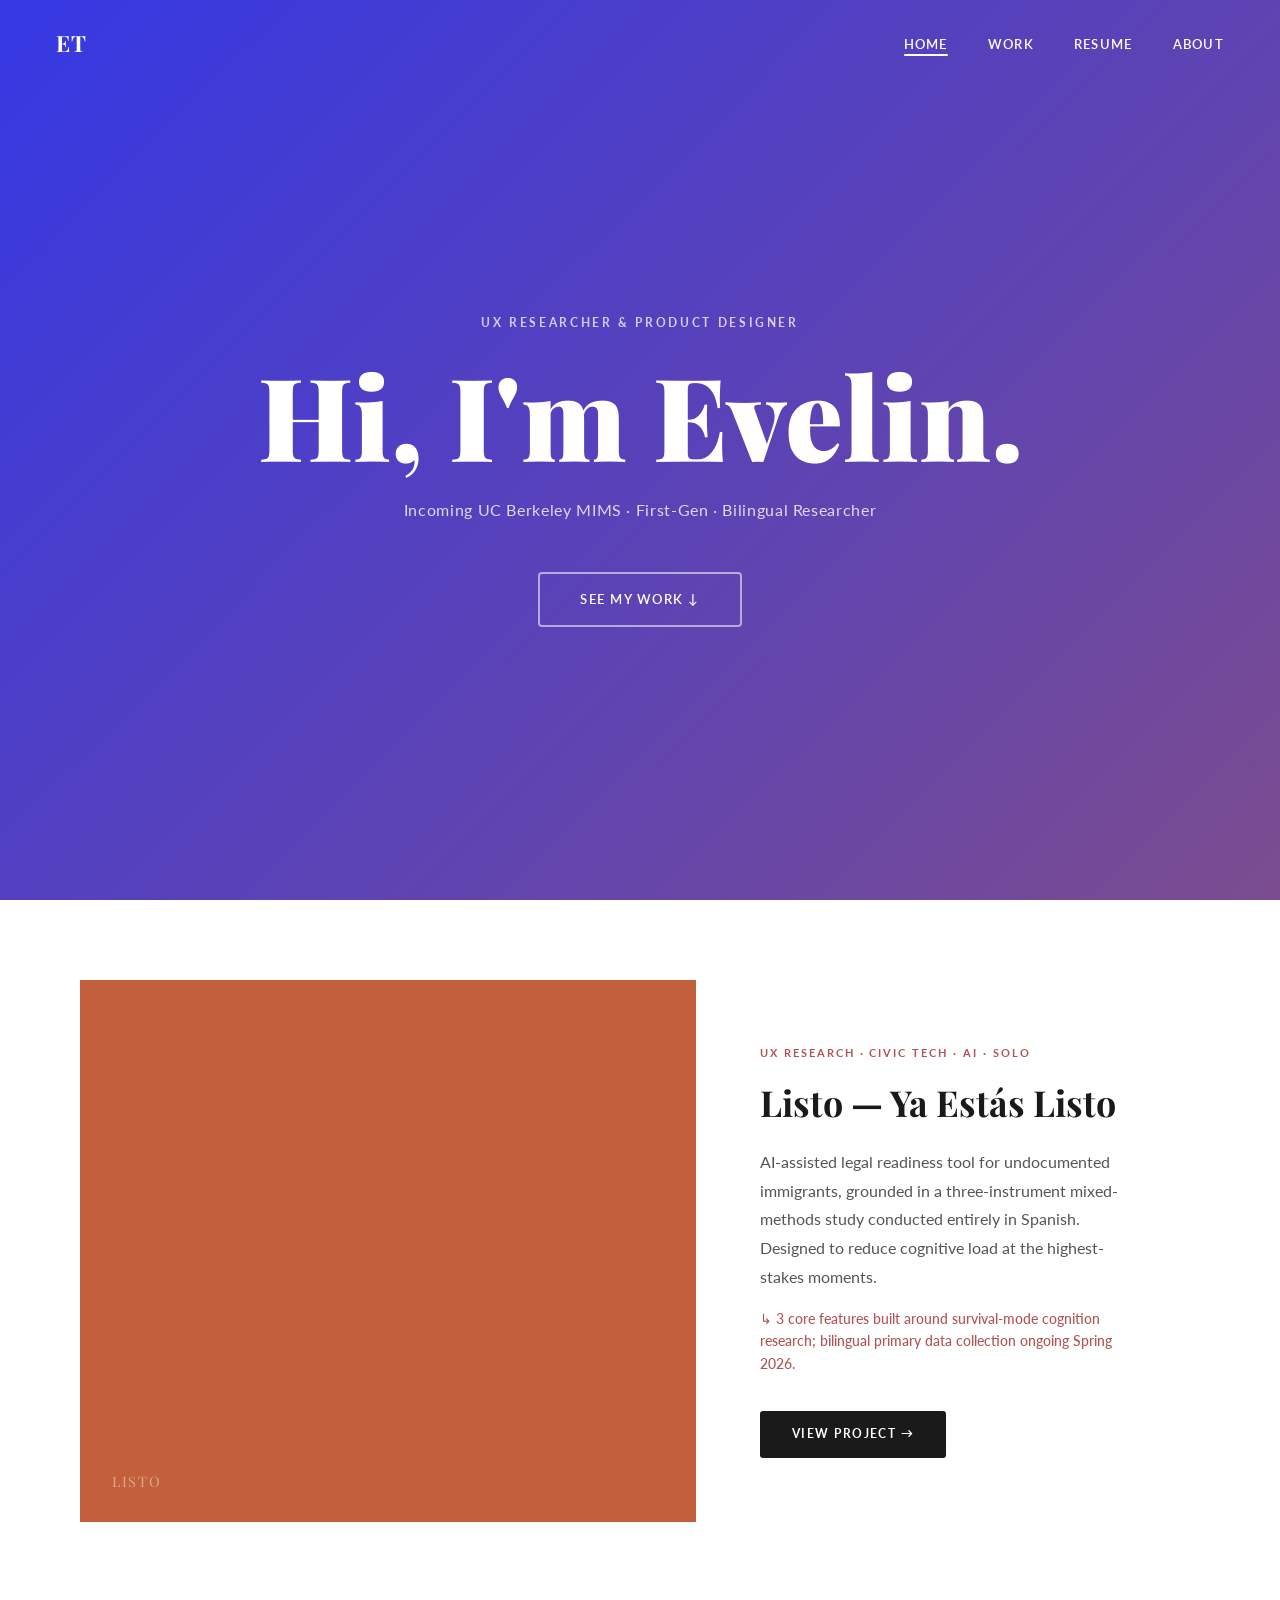
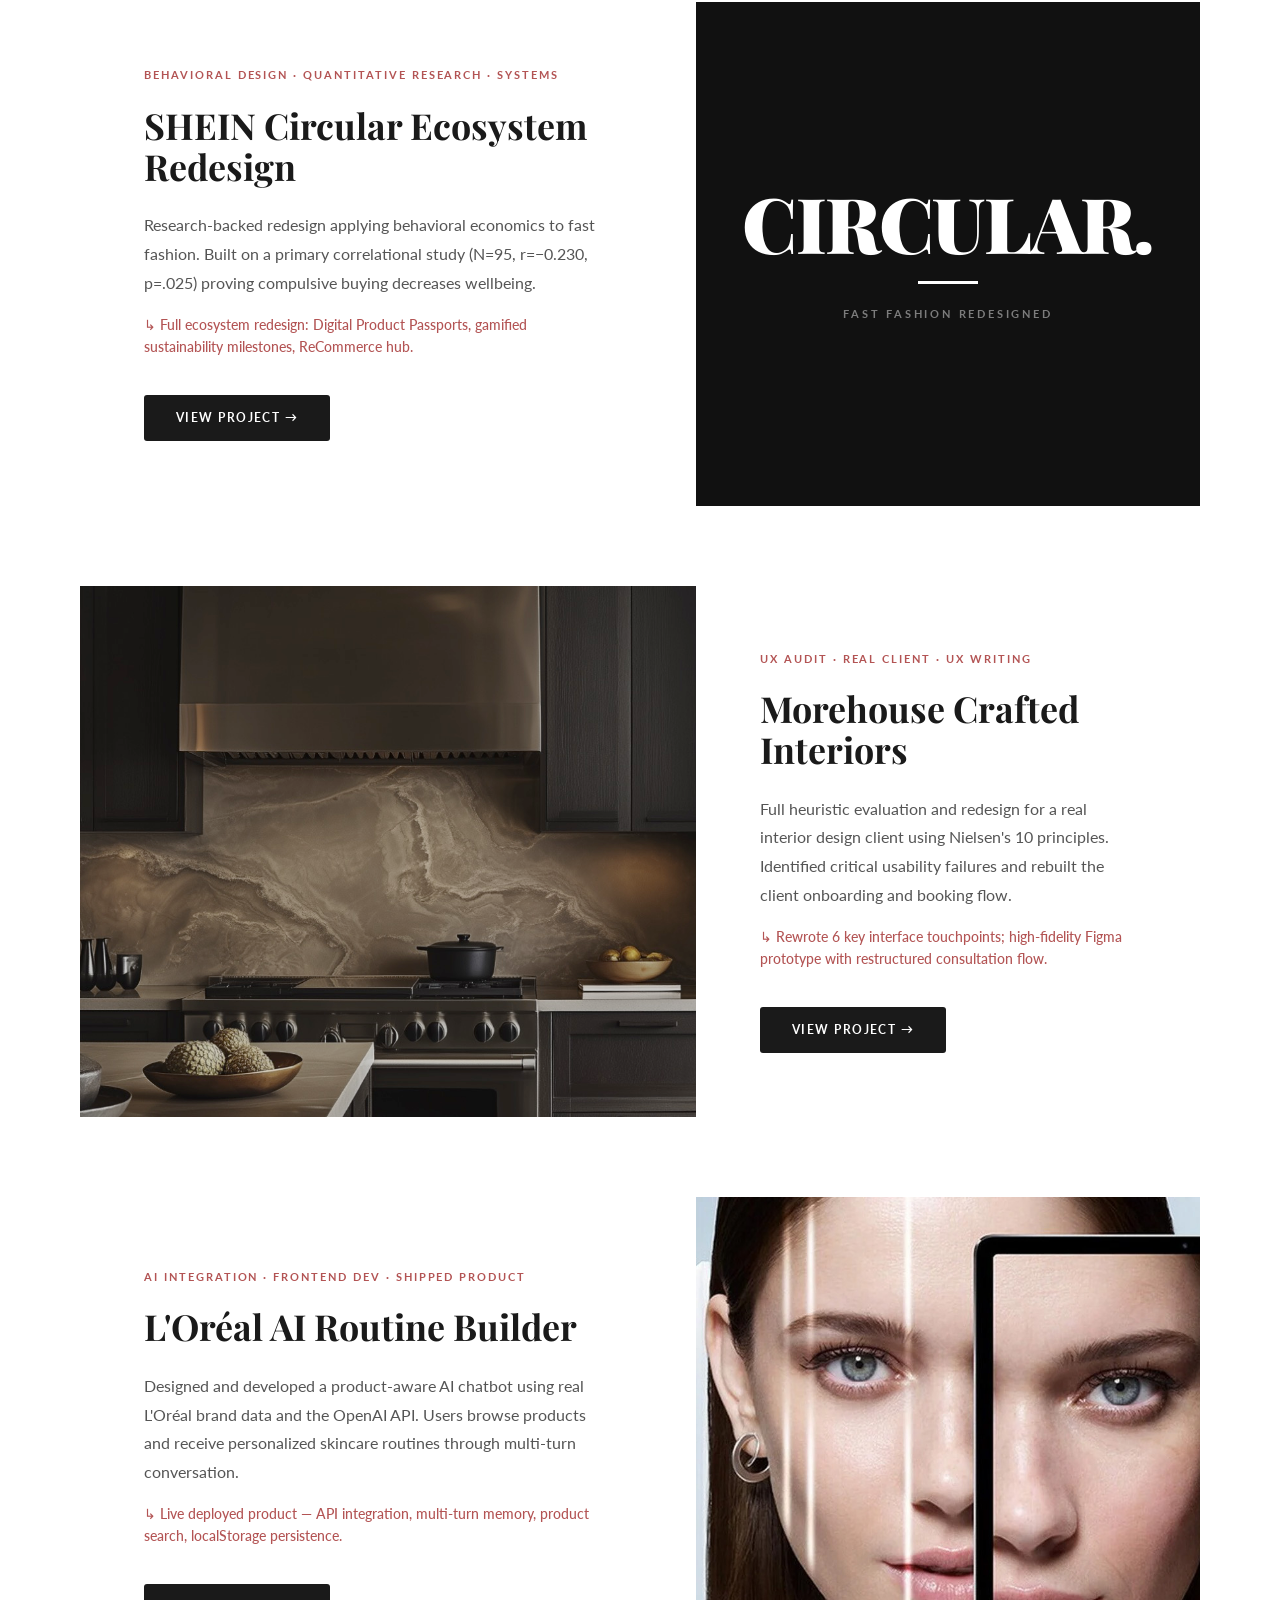
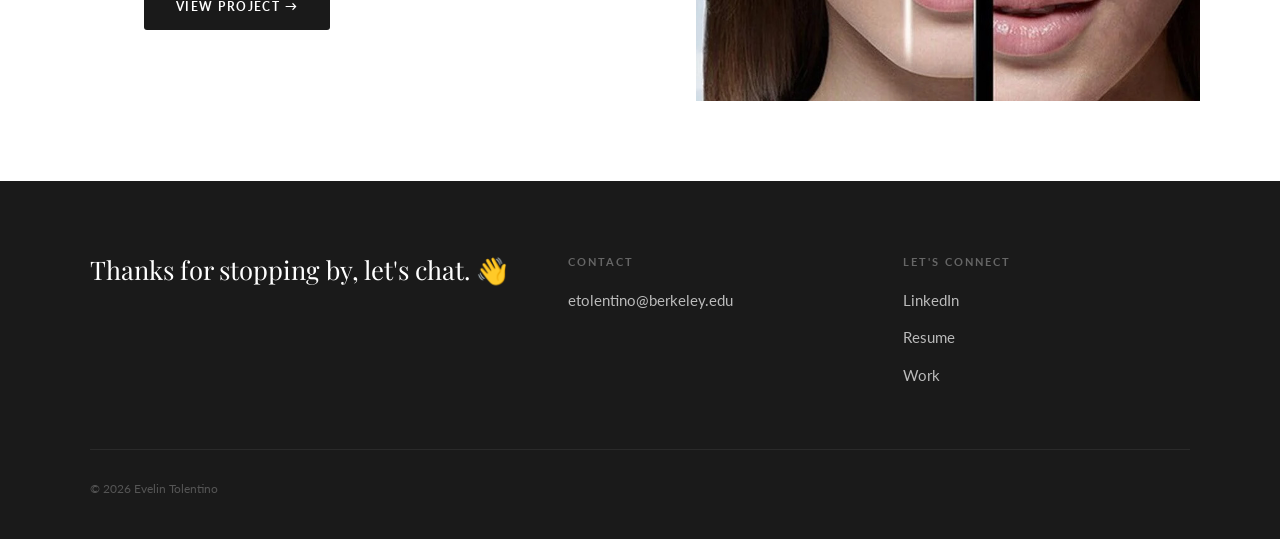
==== commit 77c06426: "Structure of architectrure and design of website updated to match the new design. Added new images a" ====
--- a/index.html
+++ b/index.html
@@ -10,8 +10,6 @@
   <link rel="stylesheet" href="style.css" />
 </head>
 <body>
-
-  <div class="page-transition-overlay" id="pageOverlay"></div>
 
   <nav class="nav nav--dark" id="nav">
     <a href="index.html" class="nav-monogram">ET</a>
@@ -152,27 +150,6 @@
         mobileMenu.classList.remove('open');
       });
     });
-
-    // Page transition — gradient wipe when clicking "See My Work"
-    const overlay = document.getElementById('pageOverlay');
-
-    function transitionTo(url) {
-      overlay.classList.add('slide-up');
-      setTimeout(() => { window.location.href = url; }, 600);
-    }
-
-    // Intercept See My Work button
-    document.querySelector('.btn-hero').addEventListener('click', (e) => {
-      e.preventDefault();
-      transitionTo('work.html');
-    });
-
-    // On page load — if coming back, slide overlay away
-    window.addEventListener('pageshow', () => {
-      overlay.classList.remove('slide-up');
-      overlay.classList.add('slide-away');
-      setTimeout(() => overlay.classList.remove('slide-away'), 700);
-    });
   </script>
 
 </body>
--- a/style.css
+++ b/style.css
@@ -12,6 +12,8 @@
 :root {
   --terracotta: #C1603A;
   --terracotta-light: #E8876A;
+  --accent-text: #88498F;
+  --accent-text-soft: #B35454;
   --purple: #3538e4;
   --sage: #7A9E7E;
   --warm-grey: #8A8278;
@@ -49,27 +51,6 @@
 
 
 /* ============================================
-   PAGE TRANSITION
-   ============================================ */
-.page-transition-overlay {
-  position: fixed;
-  inset: 0;
-  background: linear-gradient(135deg, #3538e4 0%, #C1603A 100%);
-  z-index: 9999;
-  transform: translateY(100%);
-  transition: transform 0.6s cubic-bezier(0.76, 0, 0.24, 1);
-  pointer-events: none;
-}
-
-.page-transition-overlay.slide-up {
-  transform: translateY(0%);
-}
-
-.page-transition-overlay.slide-away {
-  transform: translateY(-100%);
-}
-
-/* ============================================
    NAVIGATION
    ============================================ */
 .nav {
@@ -389,7 +370,7 @@
 
 .project-color-block.listo-bg    { background-color: #C1603A; }
 .project-color-block.morehouse-bg { background-color: #8A8278; }
-.project-color-block.loreal-bg   { background-color: #C9A9A6; }
+.project-color-block.loreal-bg   { background-color: #7BA7C7; }
 
 /* SHEIN — stark black/white graphic block */
 .project-color-block.shein-bg {
@@ -458,7 +439,7 @@
   font-weight: 700;
   letter-spacing: 0.18em;
   text-transform: uppercase;
-  color: var(--terracotta);
+  color: #B35454;
   margin-bottom: 20px;
 }
 
@@ -481,7 +462,7 @@
 
 .project-impact {
   font-size: 0.88rem;
-  color: var(--terracotta);
+  color: #B35454;
   font-weight: 500;
   margin-bottom: 36px;
   line-height: 1.6;
@@ -499,24 +480,10 @@
   text-transform: uppercase;
   border-radius: 3px;
   align-self: flex-start;
-  transition: background 0.3s, transform 0.2s;
-  position: relative;
-  overflow: hidden;
-  z-index: 0;
-}
-
-.btn-project::after {
-  content: '';
-  position: absolute;
-  inset: 0;
-  background: linear-gradient(135deg, #3538e4, #C1603A);
-  opacity: 0;
-  transition: opacity 0.3s;
-  z-index: -1;
-}
-
-.btn-project:hover::after { opacity: 1; }
-.btn-project:hover { transform: translateY(-1px); }
+  transition: background 0.2s;
+}
+
+.btn-project:hover { background: #88498F; }
 
 /* ============================================
    WORK GALLERY — SNAP SCROLL
@@ -545,7 +512,7 @@
 .work-section.listo-section    { background-color: #C1603A; }
 .work-section.shein-section    { background-color: #1a1a1a; }
 .work-section.morehouse-section{ background-color: #4a4540; }
-.work-section.loreal-section   { background-color: #C9A9A6; }
+.work-section.loreal-section   { background-color: #7BA7C7; }
 
 .work-section__inner {
   display: grid;
@@ -695,7 +662,7 @@
 .case-hero.listo-hero    { background-color: #C1603A; }
 .case-hero.shein-hero    { background-color: #1a1a1a; }
 .case-hero.morehouse-hero{ background-color: #3a3530; background-image: linear-gradient(rgba(0,0,0,0.55), rgba(0,0,0,0.45)), url("img/morehouse-cover.jpg"); background-size: cover; background-position: center; }
-.case-hero.loreal-hero   { background-color: #1a3a4a; background-image: linear-gradient(rgba(15,35,55,0.65), rgba(15,35,55,0.55)), url("img/loreal-cover.jpg"); background-size: cover; background-position: center top; }
+.case-hero.loreal-hero   { background-color: #000; background-image: linear-gradient(rgba(0,0,0,0.35), rgba(0,0,0,0.35)), url("img/loreal-cover.jpg"); background-size: cover; background-position: center top; }
 
 .case-hero__back {
   position: absolute;
@@ -781,7 +748,7 @@
   font-weight: 700;
   letter-spacing: 0.22em;
   text-transform: uppercase;
-  color: var(--terracotta);
+  color: #B35454;
   margin-bottom: 16px;
 }
 
@@ -914,7 +881,7 @@
   font-weight: 700;
   letter-spacing: 0.22em;
   text-transform: uppercase;
-  color: var(--terracotta);
+  color: #B35454;
   margin-bottom: 18px;
 }
 
@@ -962,7 +929,7 @@
   font-weight: 700;
   letter-spacing: 0.18em;
   text-transform: uppercase;
-  color: var(--terracotta);
+  color: #B35454;
   margin-bottom: 18px;
 }
 
@@ -1017,7 +984,7 @@
   width: 8px;
   height: 8px;
   border-radius: 50%;
-  background: var(--terracotta);
+  background: var(--accent-text);
   margin-top: 8px;
   flex-shrink: 0;
 }
@@ -1064,7 +1031,7 @@
   font-weight: 700;
   letter-spacing: 0.22em;
   text-transform: uppercase;
-  color: var(--terracotta);
+  color: #B35454;
   margin-bottom: 20px;
 }
 
